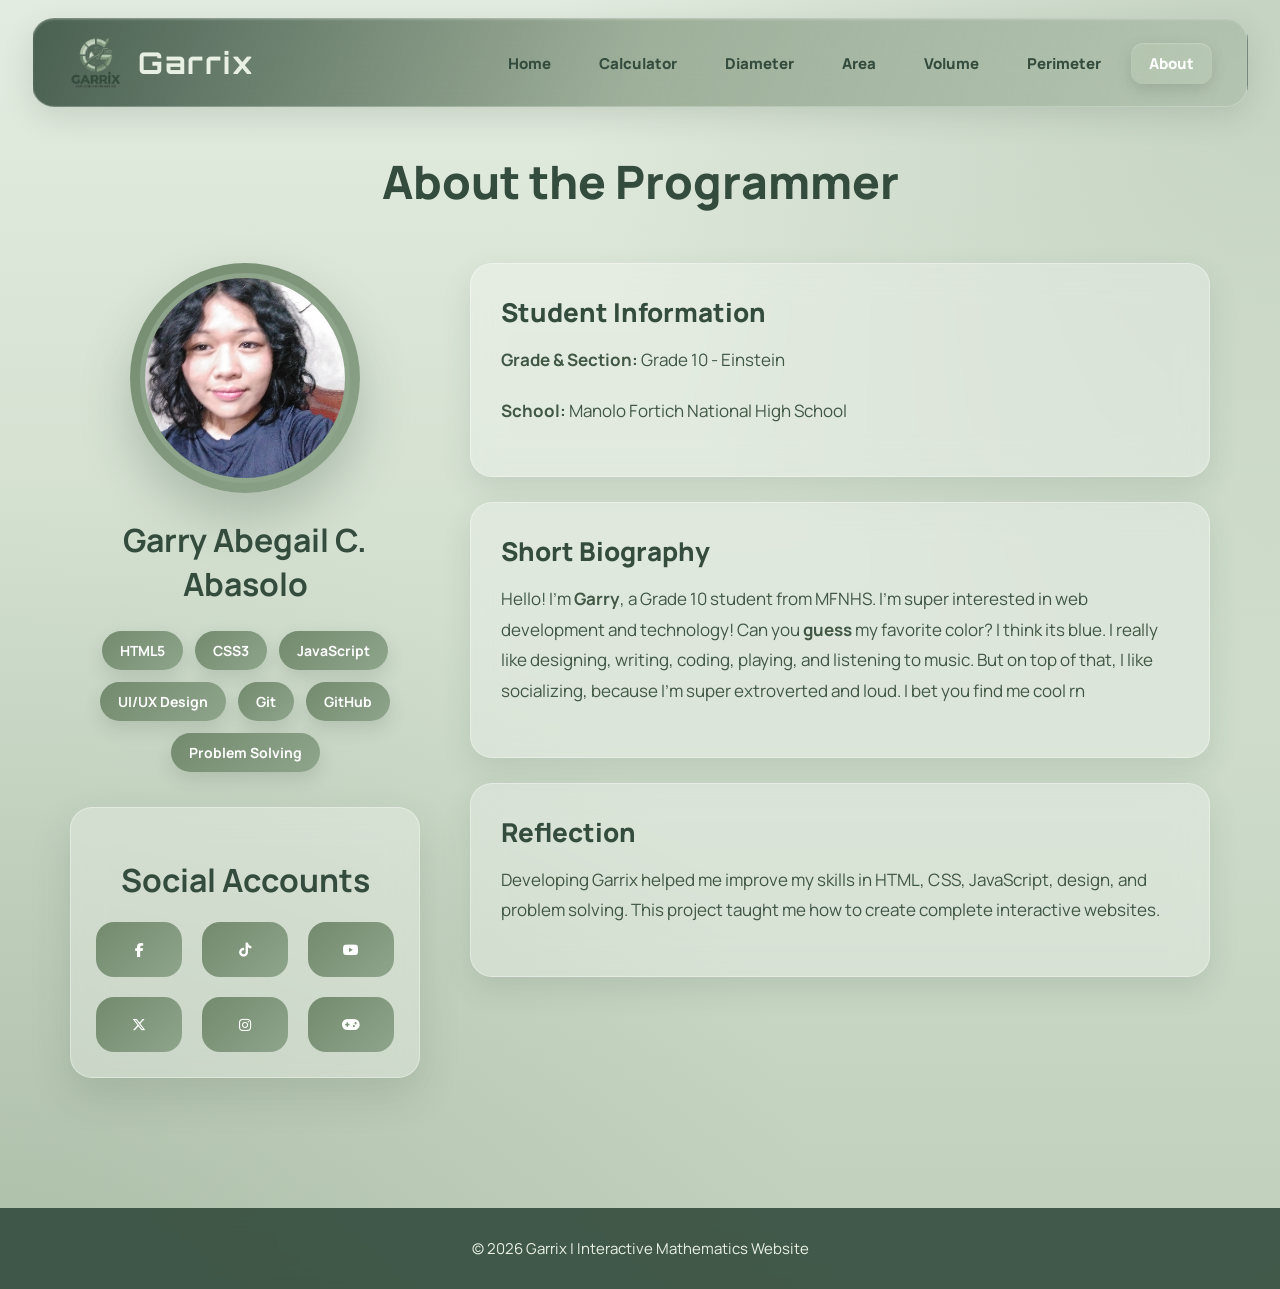
==== about.html @ 3f48333a "Updated website files" ====
<!DOCTYPE html>
<html lang="en">

<head>

    <meta charset="UTF-8">

    <meta name="viewport" content="width=device-width, initial-scale=1.0">

    <title>Garrix | About</title>

    <link rel="icon" type="image/png" href="img/favicon.png">

    <link rel="stylesheet" href="style.css">
    <link rel="stylesheet" href="https://cdnjs.cloudflare.com/ajax/libs/font-awesome/6.5.2/css/all.min.css">

</head>

<body>

<header>

    <nav class="navbar">

        <div class="logo">

            <img src="img/icon.png" alt="Garrix Logo">

            <h1>Garrix</h1>

        </div>

        <ul class="nav-links">

            <li><a href="index.html">Home</a></li>

            <li><a href="calculator.html">Calculator</a></li>

            <li><a href="diameter.html">Diameter</a></li>

            <li><a href="area.html">Area</a></li>

            <li><a href="volume.html">Volume</a></li>

            <li><a href="perimeter.html">Perimeter</a></li>

            <li><a href="about.html" class="active">About</a></li>

        </ul>

    </nav>

</header>

<section class="page">


<h2>About the Programmer</h2>


<div class="about-layout">


    <!-- LEFT SIDE -->

    <div class="profile-section">


        <div class="floating-profile">


            <img src="img/ry.png"
            alt="Programmer Picture"
            class="profile">


        </div>



        <h3>
            Garry Abegail C. Abasolo
        </h3>



        <div class="badge-container">


            <span class="badge">HTML5</span>

            <span class="badge">CSS3</span>

            <span class="badge">JavaScript</span>

            <span class="badge">UI/UX Design</span>

            <span class="badge">Git</span>

            <span class="badge">GitHub</span>

            <span class="badge">Problem Solving</span>


        </div>

       <!-- SOCIAL ACCOUNTS -->

<div class="social-card">

    <h3>Social Accounts</h3>


    <div class="social-links">


        <a href="https://www.facebook.com/sun.rryse/" title="Facebook">
            <i class="fa-brands fa-facebook-f"></i>
        </a>


        <a href="https://www.tiktok.com/@abegrail" title="TikTok">
            <i class="fa-brands fa-tiktok"></i>
        </a>


        <a href="https://www.youtube.com/@aira-pf1rr" title="YouTube">
            <i class="fa-brands fa-youtube"></i>
        </a>


        <a href="https://x.com/abifrfr" title="X / Twitter">
            <i class="fa-brands fa-x-twitter"></i>
        </a>


        <a href="https://www.instagram.com/sun.rryse/" title="Instagram">
            <i class="fa-brands fa-instagram"></i>
        </a>


        <a href="https://www.roblox.com/users/2985180362/profile" title="Roblox">
            <i class="fa-solid fa-gamepad"></i>
        </a>


    </div>

</div>

    </div>





    <!-- RIGHT SIDE -->

    <div class="about-content">



        <div class="card">


            <h3>
                Student Information
            </h3>


            <p>
                <strong>Grade & Section:</strong>
                Grade 10 - Einstein
            </p>


            <p>
                <strong>School:</strong>
                Manolo Fortich National High School
            </p>


        </div>





        <div class="card">


            <h3>
                Short Biography
            </h3>


            <p>

            Hello! I'm <strong>Garry</strong>, a Grade 10 student from MFNHS. I'm super
            interested in web development and technology! Can you <strong>guess</strong> my favorite color? I think its blue. 
            I really like designing, writing, coding, playing, and listening to music. But on top of that, I like socializing,
            because I'm super extroverted and loud. I bet you find me cool rn
            </p>


        </div>





        <div class="card">


            <h3>
                Reflection
            </h3>


            <p>

            Developing Garrix helped me improve my skills
            in HTML, CSS, JavaScript, design, and problem
            solving. This project taught me how to create
            complete interactive websites.

            </p>


        </div>



    </div>



</div>



</section>
<footer>

    <p>

        © 2026 Garrix | Interactive Mathematics Website

    </p>

</footer>

<script src="script.js"></script>

</body>

</html>
---- style.css ----
/* ==========================================================
                        GOOGLE FONTS
========================================================== */

@import url('https://fonts.googleapis.com/css2?family=Manrope:wght@300;400;500;600;700;800&family=Orbitron:wght@500;600;700&display=swap');

/* ==========================================================
                        ROOT VARIABLES
========================================================== */

:root{
    --dark:#344C3D;
    --primary:#738A6E;
    --secondary:#8EA58C;
    --light:#BFCFBB;
    --cream:#E8F0E3;
    --white:#FFFFFF;
    --nav-text:#D6E2D1;
    --glass:
    rgba(255,255,255,.18);
    --glass-border:
    rgba(255,255,255,.25);
    --shadow:
    0 10px 30px rgba(52,76,61,.15);
    --radius:
    20px;
    --transition:
    .35s ease;
}

/* ==========================================================
                            RESET
========================================================== */
*{

    margin:0;
    padding:0;
    box-sizing:border-box;

}

html{
    scroll-behavior:smooth;
}

body{
    font-family:
    'Manrope',
    sans-serif;
    color:
    var(--dark);
    overflow-x:hidden;
    background:
        radial-gradient(
            circle at top right,
            rgba(142,165,140,.35),
            transparent 40%
        ),
        radial-gradient(
            circle at bottom left,
            rgba(115,138,110,.25),
            transparent 45%
        ),
        linear-gradient(
            180deg,
            #E3ECE0,
            #BFCFBB
        );
}

/* ==========================================================
                    GLOBAL ELEMENTS
========================================================== */
img{
    display:block;
    max-width:100%;
}
a{
    text-decoration:none;
    color:inherit;
    transition:
    var(--transition);
}

button,
input{

    font-family:
    'Manrope',
    sans-serif;

}





/* ==========================================================
                        SCROLLBAR
========================================================== */


::-webkit-scrollbar{

    width:12px;

}



::-webkit-scrollbar-track{

    background:
    #BFCFBB;

}



::-webkit-scrollbar-thumb{

    background:

    linear-gradient(

        180deg,

        #738A6E,

        #344C3D

    );


    border-radius:20px;


    border:

    3px solid #BFCFBB;

}



::-webkit-scrollbar-thumb:hover{

    background:
    #344C3D;

}

/* ==========================================================
                    GLASS NAVBAR CONTAINER
========================================================== */


header{


    position:fixed;


    top:18px;


    left:50%;


    transform:translateX(-50%);



    width:95%;


    max-width:1350px;



    z-index:1000;





    border-radius:22px;





    background:

        linear-gradient(

            110deg,


            rgba(52,76,61,.88),


            rgba(115,138,110,.60),


            rgba(142,165,140,.35)

        );





    backdrop-filter:blur(18px);


    -webkit-backdrop-filter:blur(18px);





    border:


    1px solid var(--glass-border);





    box-shadow:



        var(--shadow),



        inset 0 1px 2px rgba(255,255,255,.18);



}







/* ==========================================================
                            NAVBAR
========================================================== */


.navbar{


    max-width:1300px;



    margin:auto;





    padding:

    16px 35px;





    display:flex;





    justify-content:space-between;





    align-items:center;



}







/* ==========================================================
                            LOGO
========================================================== */


.logo{


    display:flex;



    align-items:center;



    gap:15px;



}





.logo img{


    width:55px;



    height:55px;



    object-fit:contain;



}





.logo h1{


    font-family:

    'Orbitron',
    sans-serif;
    color:
    var(--cream);
    font-size:30px;
    font-weight:700;
    letter-spacing:2px;
}

/* ==========================================================
                        NAV LINKS
========================================================== */


.nav-links{

    display:flex;

    align-items:center;

    gap:12px;

    list-style:none;

}



.nav-links a{

    color:#344C3D;

    font-size:15px;

    font-weight:800;

    padding:10px 18px;

    border-radius:12px;

    transition:var(--transition);

}

.nav-links a:hover{

    background:rgba(232,240,227,.45);

    color:#344C3D;

    transform:translateY(-2px);

    box-shadow:

        inset 0 1px 2px rgba(255,255,255,.25);

}

.nav-links a.active{

    background:rgba(232,240,227,.55);

    color:#344C3D;

    box-shadow:

        inset 0 1px 2px rgba(255,255,255,.25),

        0 5px 16px rgba(52,76,61,.15);

}
/* ==========================================================
                            HOVER
========================================================== */


.nav-links a:hover{



    background:


    rgba(191,207,187,.22);





    color:

    #FFFFFF;





    transform:

    translateY(-2px);





    box-shadow:



        inset 0 1px 2px rgba(255,255,255,.18);



}







/* ==========================================================
                        ACTIVE PAGE
========================================================== */


.nav-links a.active{



    background:


    rgba(191,207,187,.30);





    color:


    #FFFFFF;





    box-shadow:



        inset 0 1px 2px rgba(255,255,255,.22),



        0 5px 16px rgba(0,0,0,.12);



}
/* ==========================================================
                        HERO SECTION
========================================================== */


.hero{


    min-height:100vh;





    display:flex;



    justify-content:center;



    align-items:center;





    text-align:center;





    padding:

    170px 60px 90px;





    background:

        linear-gradient(


            rgba(52,76,61,.72),


            rgba(115,138,110,.55)


        ),





        url("img/banner.png");





    background-size:cover;



    background-position:center;



    background-repeat:no-repeat;



}







/* ==========================================================
                        HERO CONTENT
========================================================== */


.hero-content{


    max-width:900px;



}







.hero h1{


    font-size:64px;





    color:

    var(--cream);





    font-weight:800;





    margin-bottom:18px;



}







.tagline{


    color:

    #E8F0E3;





    font-size:22px;





    font-weight:600;





    margin-bottom:25px;



}







.hero p{


    color:

    #F4F8F1;





    font-size:19px;





    line-height:1.9;





    max-width:760px;





    margin:auto;



}







/* ==========================================================
                            BUTTONS
========================================================== */


.btn{


    display:inline-flex;



    align-items:center;



    justify-content:center;





    padding:

    14px 34px;





    margin-top:30px;





    border:none;





    border-radius:50px;





    background:



        linear-gradient(


            135deg,


            var(--primary),


            var(--secondary)


        );





    color:

    white;





    font-size:16px;





    font-weight:700;





    cursor:pointer;





    transition:

    var(--transition);





    box-shadow:



        0 10px 25px rgba(52,76,61,.18);



}







.btn:hover{



    transform:

    translateY(-4px);





    background:



        linear-gradient(


            135deg,


            var(--dark),


            var(--primary)


        );





    box-shadow:



        0 18px 35px rgba(52,76,61,.25);



}







.btn:active{



    transform:

    scale(.98);



}

/* ==========================================================
                        PAGE LAYOUT
========================================================== */


.page{


    max-width:1200px;



    margin:auto;





    padding:

    150px 30px 80px;



}







.page h2{


    text-align:center;





    font-size:46px;





    font-weight:800;





    color:

    var(--dark);





    margin-bottom:18px;



}







.page p{


    font-size:17px;





    line-height:1.9;





    color:

    var(--dark);



}







/* ==========================================================
                        FEATURES SECTION
========================================================== */


.features{


    max-width:1300px;



    margin:auto;





    padding:

    80px 30px;



}







.features h2{


    text-align:center;





    font-size:46px;





    font-weight:800;





    color:

    var(--dark);





    margin-bottom:55px;



}







/* ==========================================================
                        CARD GRID
========================================================== */


.cards{


    display:grid;





    grid-template-columns:

    repeat(3,1fr);





    gap:30px;



}







/* ==========================================================
                        GLASS CARD
========================================================== */


.card{


    background:



    rgba(255,255,255,.28);





    backdrop-filter:blur(16px);



    -webkit-backdrop-filter:blur(16px);





    border:



    1px solid rgba(255,255,255,.35);





    border-radius:22px;





    padding:

    30px;





    box-shadow:



    0 12px 30px rgba(52,76,61,.12);





    transition:

    var(--transition);



}







.card:hover{


    transform:



    translateY(-8px);





    box-shadow:



    0 22px 45px rgba(52,76,61,.20);



}







/* ==========================================================
                    CARD CONTENT
========================================================== */


.card h3{


    font-size:26px;





    font-weight:800;





    color:

    var(--dark);





    margin-bottom:15px;



}







.card p{


    color:

    #405744;





    line-height:1.8;





    margin-bottom:20px;



}







/* ==========================================================
                    RESPONSIVE CARDS
========================================================== */


@media(max-width:1000px){


    .cards{


        grid-template-columns:

        repeat(2,1fr);



    }


}







@media(max-width:650px){


    .cards{


        grid-template-columns:

        1fr;



    }


}

/* ==========================================================
                        FORMULA BOX
========================================================== */


.formula{


    display:inline-flex;



    align-items:center;



    justify-content:center;





    padding:

    10px 18px;





    margin-bottom:20px;





    border-radius:12px;





    background:



        linear-gradient(


            135deg,


            var(--primary),


            var(--secondary)


        );





    color:white;





    font-size:15px;





    font-weight:700;





    box-shadow:



        0 8px 18px rgba(52,76,61,.18);



}







/* ==========================================================
                        INPUT FIELDS
========================================================== */


input{


    width:100%;





    margin:

    12px 0;





    padding:

    15px 18px;





    border:none;



    outline:none;





    border-radius:14px;





    background:

    rgba(255,255,255,.75);





    color:

    var(--dark);





    font-size:16px;





    font-weight:600;





    transition:

    var(--transition);





    box-shadow:



        inset 0 2px 8px rgba(52,76,61,.08);



}







input::placeholder{


    color:

    #738A6E;





    font-weight:500;



}







input:focus{


    background:white;





    box-shadow:



        0 0 0 3px rgba(115,138,110,.25),



        inset 0 2px 8px rgba(52,76,61,.08);



}







/* ==========================================================
                        CALCULATOR BOX
========================================================== */


.calculator{


    max-width:460px;





    margin:

    40px auto;





    padding:

    30px;





    border-radius:24px;





    background:



        rgba(255,255,255,.25);





    backdrop-filter:blur(18px);



    -webkit-backdrop-filter:blur(18px);





    border:



        1px solid rgba(255,255,255,.35);





    box-shadow:



        0 18px 40px rgba(52,76,61,.15);



}







/* Calculator Display */

.calculator input{


    font-size:30px;





    text-align:right;





    font-weight:700;





    margin-bottom:20px;





    cursor:default;



}







/* ==========================================================
                    CALCULATOR GRID
========================================================== */


.calculator-buttons{


    display:grid;





    grid-template-columns:

    repeat(4,1fr);





    gap:12px;



}







.calculator-buttons button{


    margin:0;





    padding:

    18px 10px;



}







/* ==========================================================
                    GENERAL BUTTONS
========================================================== */


button{


    width:100%;





    padding:

    15px;





    margin-top:12px;





    border:none;





    border-radius:14px;





    cursor:pointer;





    background:



        linear-gradient(


            135deg,


            var(--primary),


            var(--secondary)


        );





    color:white;





    font-size:16px;





    font-weight:700;





    transition:

    var(--transition);





    box-shadow:



        0 8px 18px rgba(52,76,61,.18);



}







button:hover{


    transform:

    translateY(-3px);





    background:



        linear-gradient(


            135deg,


            var(--dark),


            var(--primary)


        );





    box-shadow:



        0 16px 30px rgba(52,76,61,.22);



}







button:active{


    transform:

    scale(.98);



}







/* ==========================================================
                        RESULT BOX
========================================================== */


.result{


    margin-top:20px;





    min-height:65px;





    display:flex;



    align-items:center;



    justify-content:center;





    text-align:center;





    border-radius:16px;





    background:



        rgba(255,255,255,.35);





    backdrop-filter:blur(10px);





    border:



        1px solid rgba(255,255,255,.35);





    color:

    var(--dark);





    font-size:20px;





    font-weight:800;





    padding:18px;





    user-select:none;



}
/* ==========================================================
                    SHAPE SELECTOR BUTTONS
========================================================== */


.shape-buttons{


    display:grid;





    grid-template-columns:

    repeat(3,1fr);





    gap:20px;





    max-width:900px;





    margin:

    50px auto;



}







.shape-buttons button{


    padding:

    22px;





    margin:0;





    border-radius:18px;





    font-size:18px;





    font-weight:700;





    background:



        rgba(255,255,255,.28);





    backdrop-filter:blur(15px);





    border:



        1px solid rgba(255,255,255,.35);





    color:

    var(--dark);





    box-shadow:



        0 12px 25px rgba(52,76,61,.10);



}







.shape-buttons button:hover{


    background:



        linear-gradient(


            135deg,


            var(--primary),


            var(--secondary)


        );





    color:white;



}







/* ==========================================================
                    SHAPE CALCULATOR CARD
========================================================== */


.shape-box{


    display:none;





    max-width:650px;





    margin:

    40px auto;





    padding:

    35px;





    border-radius:24px;





    background:



        rgba(255,255,255,.28);





    backdrop-filter:blur(18px);





    border:



        1px solid rgba(255,255,255,.35);





    box-shadow:



        0 18px 40px rgba(52,76,61,.15);



}







.shape-box h3{


    text-align:center;





    font-size:28px;





    margin-bottom:25px;





    color:

    var(--dark);



}







/* ==========================================================
                        ABOUT PAGE
========================================================== */


.about-card{


    max-width:450px;





    margin:

    40px auto;





    padding:

    35px;





    text-align:center;





    background:



        rgba(255,255,255,.28);





    backdrop-filter:blur(16px);





    border-radius:24px;





    border:



        1px solid rgba(255,255,255,.35);





    box-shadow:



        0 18px 40px rgba(52,76,61,.15);



}







.profile{


    width:180px;



    height:180px;





    object-fit:cover;





    border-radius:50%;





    margin:

    0 auto 25px;





    border:



    5px solid var(--secondary);



}







.about-card h3{


    font-size:30px;





    color:

    var(--dark);





    margin-bottom:15px;



}







.about-card p{


    margin-bottom:10px;



}



/* ==========================================================
                    SOCIAL ACCOUNTS CARD
========================================================== */


/* ==========================================================
                    SOCIAL ACCOUNTS LEFT SIDE
========================================================== */


.social-card{

    width:100%;

    margin-top:35px;

    padding:25px;

    background:

        rgba(255,255,255,.28);


    backdrop-filter:blur(16px);


    border-radius:22px;


    border:

        1px solid rgba(255,255,255,.35);


    box-shadow:

        0 18px 40px rgba(52,76,61,.15);

}



.social-card h3{

    text-align:center;

    font-size:24px;

    color:var(--dark);

    margin-bottom:20px;

}




.social-links{


    display:flex;


    flex-direction:column;


    gap:12px;


}




.social-links a{


    width:100%;


    padding:14px;


    border-radius:14px;


    text-align:center;


    background:


        linear-gradient(

            135deg,

            var(--primary),

            var(--secondary)

        );


    color:white;


    font-weight:700;


    font-size:14px;


    transition:.35s ease;


    overflow:hidden;


}



.social-links a:hover{


    transform:translateY(-3px);


    background:


        linear-gradient(

            135deg,

            var(--dark),

            var(--primary)

        );


}

.social-links{


    display:grid;



    grid-template-columns:

    repeat(3,1fr);



    gap:20px;


}



.social-links a{


    padding:18px;



    border-radius:18px;



    background:


        linear-gradient(

            135deg,

            var(--primary),

            var(--secondary)

        );



    color:white;



    font-weight:700;



    transition:.35s ease;



}



.social-links a:hover{


    transform:

    translateY(-5px);



    background:


        linear-gradient(

            135deg,

            var(--dark),

            var(--primary)

        );


}





@media(max-width:700px){


    .social-links{

       .socials-container {
  display: grid;
  grid-template-columns: repeat(3, 1fr); 
  gap: 10px; 
  padding: 20px; 
}

    }


}



/* ==========================================================
                    SKILL BADGES
========================================================== */


.skills{


    max-width:900px;





    margin:

    50px auto;





    padding:

    35px;





    text-align:center;





    background:



        rgba(255,255,255,.28);





    backdrop-filter:blur(16px);





    border-radius:24px;





    border:



        1px solid rgba(255,255,255,.35);



}







.skills h3{


    font-size:30px;





    margin-bottom:25px;





    color:

    var(--dark);



}







.badge-container{


    display:flex;





    justify-content:center;





    flex-wrap:wrap;





    gap:15px;



}







.badge{


    padding:



    10px 20px;





    border-radius:50px;





    background:



        linear-gradient(


            135deg,


            var(--primary),


            var(--secondary)


        );





    color:white;





    font-weight:700;





    font-size:14px;





    box-shadow:



        0 8px 18px rgba(52,76,61,.15);



}







/* ==========================================================
                            FOOTER
========================================================== */


footer{


    width:100%;





    padding:

    30px 20px;





    margin-top:50px;





    display:flex;



    justify-content:center;



    align-items:center;





    text-align:center;





    background:



        rgba(52,76,61,.90);





    color:

    var(--cream);





    backdrop-filter:blur(10px);



}







footer p{


    margin:0;





    font-size:15px;



}







/* ==========================================================
                    RESPONSIVE SHAPES
========================================================== */


@media(max-width:900px){


    .shape-buttons{


        grid-template-columns:

        repeat(2,1fr);



    }


}

@media (max-width: 600px) {
    /* Your CSS selectors and rules go inside here */
    body {
        font-size: 14px;
    }
}

/* ==========================================================
                    ABOUT PORTFOLIO LAYOUT
========================================================== */


.about-layout{


    display:grid;


    grid-template-columns:

    350px 1fr;


    gap:50px;


    align-items:start;


    margin-top:50px;


}



/* LEFT PROFILE */


.profile-section{


    text-align:center;


    position:sticky;


    top:120px;


}





.floating-profile{


    width:230px;


    height:230px;


    margin:auto;


    border-radius:50%;


    padding:10px;


    background:


    linear-gradient(

        135deg,

        var(--primary),

        var(--secondary)

    );


    animation:float 4s ease-in-out infinite;


    box-shadow:


    0 25px 50px rgba(52,76,61,.25);


}




.profile{


    width:100%;


    height:100%;


    object-fit:cover;


    border-radius:50%;


}





@keyframes float{


    0%,100%{


        transform:translateY(0);


    }


    50%{


        transform:translateY(-15px);


    }


}





.profile-section h3{


    margin-top:25px;


    font-size:32px;


    color:var(--dark);


}






/* BADGES */


.badge-container{


    display:flex;


    justify-content:center;


    flex-wrap:wrap;


    gap:12px;


    margin-top:25px;


}





.badge{


    padding:10px 18px;


    border-radius:50px;


    background:


    linear-gradient(

        135deg,

        var(--primary),

        var(--secondary)

    );


    color:white;


    font-size:14px;


    font-weight:700;


}





/* RIGHT CONTENT */


.about-content{


    display:flex;


    flex-direction:column;


    gap:25px;


}





.about-content .card{


    margin:0;


}





/* MOBILE */


@media(max-width:900px){


    .about-layout{


        grid-template-columns:1fr;


    }



    .profile-section{


        position:relative;


        top:0;


    }


}
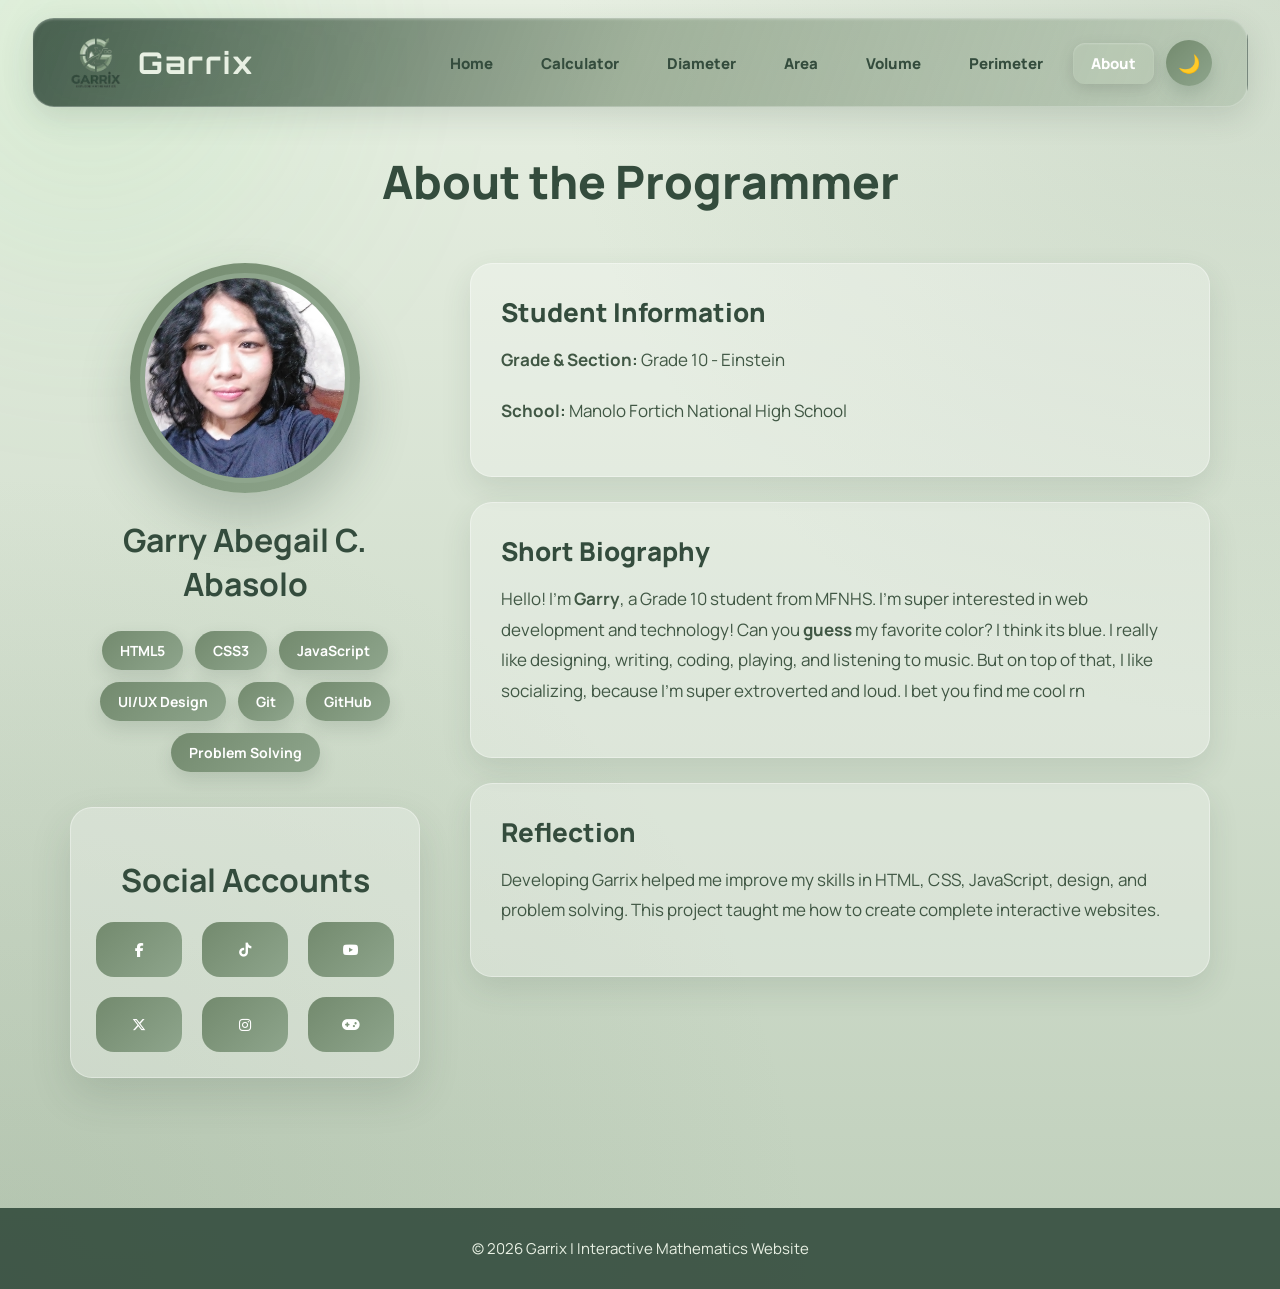
==== commit ecdb3474: "Updated website" ====
--- a/about.html
+++ b/about.html
@@ -33,19 +33,15 @@
         <ul class="nav-links">
 
             <li><a href="index.html">Home</a></li>
-
             <li><a href="calculator.html">Calculator</a></li>
-
             <li><a href="diameter.html">Diameter</a></li>
-
             <li><a href="area.html">Area</a></li>
-
             <li><a href="volume.html">Volume</a></li>
-
             <li><a href="perimeter.html">Perimeter</a></li>
-
             <li><a href="about.html" class="active">About</a></li>
-
+<li>
+    <button id="theme-toggle" class="theme-btn">🌙</button>
+</li>
         </ul>
 
     </nav>
--- a/style.css
+++ b/style.css
@@ -29,6 +29,31 @@
 }
 
 /* ==========================================================
+                        DARK MODE
+========================================================== */
+
+body.dark{
+
+    --dark:#F5F7F4;
+    --primary:#5DAE73;
+    --secondary:#84D39C;
+
+    --light:#1A1D1B;
+    --cream:#EAF5E8;
+
+    --white:#121412;
+
+    --nav-text:#EAF5E8;
+
+    --glass:rgba(25,28,26,.78);
+
+    --glass-border:rgba(255,255,255,.08);
+
+    --shadow:0 10px 35px rgba(0,0,0,.45);
+
+}
+
+/* ==========================================================
                             RESET
 ========================================================== */
 *{
@@ -51,23 +76,72 @@
     var(--dark);
     overflow-x:hidden;
     background:
-        radial-gradient(
-            circle at top right,
-            rgba(142,165,140,.35),
-            transparent 40%
-        ),
-        radial-gradient(
-            circle at bottom left,
-            rgba(115,138,110,.25),
-            transparent 45%
-        ),
-        linear-gradient(
-            180deg,
-            #E3ECE0,
-            #BFCFBB
-        );
-}
-
+    radial-gradient(
+        circle at top right,
+        rgba(142,165,140,.25),
+        transparent 40%
+    ),
+    radial-gradient(
+        circle at bottom left,
+        rgba(115,138,110,.18),
+        transparent 45%
+    ),
+    linear-gradient(
+        180deg,
+        var(--cream),
+        var(--light)
+    );
+    transition:
+background .45s,
+color .45s;
+        opacity:0;
+    animation:pageFade 0.8s ease forwards;
+
+}
+@keyframes pageFade{
+
+    from{
+
+        opacity:0;
+
+        transform:translateY(10px);
+
+    }
+
+    to{
+
+        opacity:1;
+
+        transform:translateY(0);
+
+    }
+
+}
+body::before{
+
+    content:"";
+
+    position:fixed;
+
+    width:420px;
+
+    height:420px;
+
+    background:#7EE081;
+
+    opacity:.12;
+
+    filter:blur(120px);
+
+    border-radius:50%;
+
+    top:-150px;
+
+    left:-120px;
+
+    z-index:-1;
+
+}
 /* ==========================================================
                     GLOBAL ELEMENTS
 ========================================================== */
@@ -98,63 +172,104 @@
 /* ==========================================================
                         SCROLLBAR
 ========================================================== */
-
-
 ::-webkit-scrollbar{
-
     width:12px;
-
-}
-
-
-
+}
 ::-webkit-scrollbar-track{
-
     background:
     #BFCFBB;
-
-}
-
-
+}
+
+/* ===========================
+   SCROLL CUE
+=========================== */
+
+.scroll-cue{
+
+    display:flex;
+
+    justify-content:center;
+
+    margin-top:50px;
+
+}
+
+.scroll-cue span{
+
+    width:28px;
+
+    height:46px;
+
+    border:2px solid rgba(255,255,255,.6);
+
+    border-radius:20px;
+
+    position:relative;
+
+}
+
+.scroll-cue span::before{
+
+    content:"";
+
+    position:absolute;
+
+    left:50%;
+
+    top:8px;
+
+    width:6px;
+
+    height:6px;
+
+    background:#4FD1C5;
+
+    border-radius:50%;
+
+    transform:translateX(-50%);
+
+    animation:scrollDown 1.8s infinite;
+
+}
+
+@keyframes scrollDown{
+
+    0%{
+
+        opacity:1;
+
+        transform:translate(-50%,0);
+
+    }
+
+    100%{
+
+        opacity:0;
+
+        transform:translate(-50%,18px);
+
+    }
+
+}
 
 ::-webkit-scrollbar-thumb{
-
-    background:
-
+    background:
     linear-gradient(
-
         180deg,
-
         #738A6E,
-
         #344C3D
-
     );
-
-
     border-radius:20px;
-
-
     border:
-
     3px solid #BFCFBB;
-
-}
-
-
-
+}
 ::-webkit-scrollbar-thumb:hover{
-
     background:
     #344C3D;
-
-}
-
+}
 /* ==========================================================
                     GLASS NAVBAR CONTAINER
 ========================================================== */
-
-
 header{
 
 
@@ -255,45 +370,29 @@
 
 
 .navbar{
-
-
     max-width:1300px;
-
-
-
     margin:auto;
-
-
-
-
-
     padding:
-
     16px 35px;
-
-
-
-
-
     display:flex;
-
-
-
-
-
     justify-content:space-between;
-
-
-
-
-
     align-items:center;
-
-
-
-}
-
-
+    animation: slideDown .8s ease;
+}
+
+@keyframes slideDown{
+
+    from{
+        opacity:0;
+        transform:translateY(-40px);
+    }
+
+    to{
+        opacity:1;
+        transform:translateY(0);
+    }
+
+}
 
 
 
@@ -305,52 +404,24 @@
 
 
 .logo{
-
-
     display:flex;
-
-
-
     align-items:center;
-
-
-
     gap:15px;
 
-
-
-}
-
-
-
-
-
+}
 .logo img{
-
-
     width:55px;
-
-
-
     height:55px;
-
-
-
     object-fit:contain;
-
-
-
-}
-
-
-
-
+    transition:.4s ease;
+
+}
+.logo:hover img{
+    transform:rotate(-12deg) scale(1.08);
+}
 
 .logo h1{
-
-
     font-family:
-
     'Orbitron',
     sans-serif;
     color:
@@ -366,61 +437,37 @@
 
 
 .nav-links{
-
     display:flex;
-
     align-items:center;
-
     gap:12px;
-
     list-style:none;
 
 }
-
-
-
 .nav-links a{
-
     color:#344C3D;
-
     font-size:15px;
-
     font-weight:800;
-
     padding:10px 18px;
-
     border-radius:12px;
-
-    transition:var(--transition);
+     transition:.3s;
 
 }
 
 .nav-links a:hover{
-
     background:rgba(232,240,227,.45);
-
     color:#344C3D;
-
-    transform:translateY(-2px);
-
     box-shadow:
-
         inset 0 1px 2px rgba(255,255,255,.25);
-
+    transform:translateY(-3px);
 }
 
 .nav-links a.active{
-
     background:rgba(232,240,227,.55);
-
     color:#344C3D;
-
     box-shadow:
-
         inset 0 1px 2px rgba(255,255,255,.25),
-
         0 5px 16px rgba(52,76,61,.15);
-
+     transform:translateY(-3px);
 }
 /* ==========================================================
                             HOVER
@@ -518,77 +565,28 @@
 
 
 .hero{
-
-
     min-height:100vh;
-
-
-
-
-
     display:flex;
-
-
-
     justify-content:center;
-
-
-
     align-items:center;
-
-
-
-
-
     text-align:center;
-
-
-
-
-
     padding:
-
     170px 60px 90px;
-
-
-
-
-
-    background:
-
+    background:
         linear-gradient(
-
-
             rgba(52,76,61,.72),
-
-
             rgba(115,138,110,.55)
-
-
         ),
-
-
-
-
-
         url("img/banner.png");
-
-
-
-
-
     background-size:cover;
-
-
-
     background-position:center;
-
-
-
     background-repeat:no-repeat;
-
-
-
+    clip-path:polygon(
+        0 0,
+        100% 0,
+        100% 92%,
+        0 100%
+    );
 }
 
 
@@ -603,89 +601,47 @@
 
 
 .hero-content{
-
-
     max-width:900px;
-
-
-
-}
-
-
-
-
-
-
+    animation:fadeUp 1s ease;
+
+}
+
+@keyframes fadeUp{
+
+    from{
+
+        opacity:0;
+
+        transform:translateY(35px);
+
+    }
+
+    to{
+
+        opacity:1;
+
+        transform:translateY(0);
+
+    }
+
+}
 
 .hero h1{
-
-
     font-size:64px;
-
-
-
-
-
     color:
-
     var(--cream);
-
-
-
-
-
     font-weight:800;
-
-
-
-
-
     margin-bottom:18px;
-
-
-
-}
-
-
-
-
-
+}
 
 
 .tagline{
-
-
     color:
-
     #E8F0E3;
-
-
-
-
-
     font-size:22px;
-
-
-
-
-
     font-weight:600;
-
-
-
-
-
     margin-bottom:25px;
-
-
-
-}
-
-
-
-
-
-
+}
 
 .hero p{
 
@@ -734,112 +690,30 @@
 
 
 .btn{
-
-
     display:inline-flex;
-
-
-
     align-items:center;
-
-
-
     justify-content:center;
-
-
-
-
-
     padding:
-
     14px 34px;
-
-
-
-
-
     margin-top:30px;
-
-
-
-
-
     border:none;
-
-
-
-
-
     border-radius:50px;
-
-
-
-
-
-    background:
-
-
-
+    background:
         linear-gradient(
-
-
             135deg,
-
-
             var(--primary),
-
-
             var(--secondary)
-
-
         );
-
-
-
-
-
     color:
-
     white;
-
-
-
-
-
     font-size:16px;
-
-
-
-
-
     font-weight:700;
-
-
-
-
-
     cursor:pointer;
-
-
-
-
-
     transition:
-
     var(--transition);
-
-
-
-
-
     box-shadow:
-
-
-
         0 10px 25px rgba(52,76,61,.18);
-
-
-
+        transition:.35s ease;
 }
 
 
@@ -849,54 +723,19 @@
 
 
 .btn:hover{
-
-
-
     transform:
-
     translateY(-4px);
-
-
-
-
-
-    background:
-
-
-
+    scale:(1.05);
+    background:
         linear-gradient(
-
-
             135deg,
-
-
             var(--dark),
-
-
             var(--primary)
-
-
         );
-
-
-
-
-
     box-shadow:
-
-
-
         0 18px 35px rgba(52,76,61,.25);
-
-
-
-}
-
-
-
-
-
-
+        
+}
 
 .btn:active{
 
@@ -1125,103 +964,31 @@
 
 
 .card{
-
-
-    background:
-
-
-
+    background:
     rgba(255,255,255,.28);
-
-
-
-
-
     backdrop-filter:blur(16px);
-
-
-
     -webkit-backdrop-filter:blur(16px);
-
-
-
-
-
     border:
-
-
-
     1px solid rgba(255,255,255,.35);
-
-
-
-
-
     border-radius:22px;
-
-
-
-
-
     padding:
-
     30px;
-
-
-
-
-
     box-shadow:
-
-
-
     0 12px 30px rgba(52,76,61,.12);
-
-
-
-
-
     transition:
-
     var(--transition);
-
-
-
-}
-
-
-
-
-
-
+    transition:.35s ease;
+
+}
 
 .card:hover{
 
-
     transform:
-
-
-
-    translateY(-8px);
-
-
-
-
+        translateY(-10px);
 
     box-shadow:
-
-
-
-    0 22px 45px rgba(52,76,61,.20);
-
-
-
-}
-
-
-
-
-
+        0 15px 40px rgba(0,0,0,.15);
+}
 
 
 /* ==========================================================
@@ -1334,613 +1101,178 @@
 
 
     }
-
-
-}
-
-/* ==========================================================
+}
+/* =========================================================
                         FORMULA BOX
 ========================================================== */
-
-
 .formula{
-
-
     display:inline-flex;
-
-
-
     align-items:center;
-
-
-
     justify-content:center;
-
-
-
-
-
     padding:
-
     10px 18px;
-
-
-
-
-
     margin-bottom:20px;
-
-
-
-
-
     border-radius:12px;
-
-
-
-
-
-    background:
-
-
-
+    background:
         linear-gradient(
-
-
             135deg,
-
-
             var(--primary),
-
-
             var(--secondary)
-
-
         );
-
-
-
-
-
     color:white;
-
-
-
-
-
     font-size:15px;
-
-
-
-
-
     font-weight:700;
-
-
-
-
-
     box-shadow:
-
-
-
         0 8px 18px rgba(52,76,61,.18);
-
-
-
-}
-
-
-
-
-
-
-
+}
 /* ==========================================================
                         INPUT FIELDS
 ========================================================== */
-
-
 input{
-
-
     width:100%;
-
-
-
-
-
     margin:
-
     12px 0;
-
-
-
-
-
     padding:
-
     15px 18px;
-
-
-
-
-
     border:none;
-
-
-
     outline:none;
-
-
-
-
-
     border-radius:14px;
-
-
-
-
-
-    background:
-
+    background:
     rgba(255,255,255,.75);
-
-
-
-
-
     color:
-
     var(--dark);
-
-
-
-
-
     font-size:16px;
-
-
-
-
-
     font-weight:600;
-
-
-
-
-
     transition:
-
     var(--transition);
-
-
-
-
-
     box-shadow:
-
-
-
         inset 0 2px 8px rgba(52,76,61,.08);
-
-
-
-}
-
-
-
-
-
-
-
+}
 input::placeholder{
-
-
     color:
-
     #738A6E;
-
-
-
-
-
     font-weight:500;
-
-
-
-}
-
-
-
-
-
-
-
+}
 input:focus{
-
-
     background:white;
-
-
-
-
-
     box-shadow:
-
-
-
         0 0 0 3px rgba(115,138,110,.25),
-
-
-
         inset 0 2px 8px rgba(52,76,61,.08);
-
-
-
-}
-
-
-
-
-
-
-
+}
 /* ==========================================================
                         CALCULATOR BOX
 ========================================================== */
-
-
 .calculator{
-
-
     max-width:460px;
-
-
-
-
-
     margin:
-
     40px auto;
-
-
-
-
-
     padding:
-
     30px;
-
-
-
-
-
     border-radius:24px;
-
-
-
-
-
-    background:
-
-
-
+    background:
         rgba(255,255,255,.25);
-
-
-
-
-
     backdrop-filter:blur(18px);
-
-
-
     -webkit-backdrop-filter:blur(18px);
-
-
-
-
-
     border:
-
-
-
         1px solid rgba(255,255,255,.35);
-
-
-
-
-
     box-shadow:
-
-
-
         0 18px 40px rgba(52,76,61,.15);
-
-
-
-}
-
-
-
-
-
-
-
+}
 /* Calculator Display */
-
 .calculator input{
-
-
     font-size:30px;
-
-
-
-
-
     text-align:right;
-
-
-
-
-
     font-weight:700;
-
-
-
-
-
     margin-bottom:20px;
-
-
-
-
-
     cursor:default;
-
-
-
-}
-
-
-
-
-
-
-
+}
 /* ==========================================================
                     CALCULATOR GRID
 ========================================================== */
-
-
 .calculator-buttons{
-
-
     display:grid;
-
-
-
-
-
     grid-template-columns:
-
     repeat(4,1fr);
-
-
-
-
-
     gap:12px;
-
-
-
-}
-
-
-
-
-
-
-
+}
 .calculator-buttons button{
-
-
     margin:0;
-
-
-
-
-
     padding:
-
     18px 10px;
 
-
-
-}
-
-
-
-
+}
 
 
 
 /* ==========================================================
                     GENERAL BUTTONS
 ========================================================== */
-
-
 button{
-
-
     width:100%;
-
-
-
-
-
     padding:
-
     15px;
-
-
-
-
-
     margin-top:12px;
-
-
-
-
-
     border:none;
-
-
-
-
-
     border-radius:14px;
-
-
-
-
-
     cursor:pointer;
-
-
-
-
-
-    background:
-
-
-
+    background:
         linear-gradient(
-
-
+          135deg,
+            var(--primary),
+            var(--secondary)
+        
+        );
+    color:white;
+    font-size:16px;
+    font-weight:700;
+    transition:
+    var(--transition);
+    box-shadow:
+        0 8px 18px rgba(52,76,61,.18);
+         overflow:hidden;
+    position:relative;
+}
+button::after{
+
+    content:"";
+
+    position:absolute;
+
+    inset:0;
+
+    background:rgba(255,255,255,.15);
+
+    transform:scale(0);
+
+    border-radius:50%;
+
+    transition:.45s;
+
+}
+button:hover{
+    transform:
+    translateY(-3px);
+    background:
+        linear-gradient(
             135deg,
-
-
-            var(--primary),
-
-
-            var(--secondary)
-
-
+            var(--dark),
+            var(--primary)
         );
-
-
-
-
-
-    color:white;
-
-
-
-
-
-    font-size:16px;
-
-
-
-
-
-    font-weight:700;
-
-
-
-
-
-    transition:
-
-    var(--transition);
-
-
-
-
-
     box-shadow:
-
-
-
-        0 8px 18px rgba(52,76,61,.18);
-
-
-
-}
-
-
-
-
-
-
-
-button:hover{
-
-
+        0 16px 30px rgba(52,76,61,.22);
+}
+button:active{
     transform:
-
-    translateY(-3px);
-
-
-
-
-
-    background:
-
-
-
-        linear-gradient(
-
-
-            135deg,
-
-
-            var(--dark),
-
-
-            var(--primary)
-
-
-        );
-
-
-
-
-
-    box-shadow:
-
-
-
-        0 16px 30px rgba(52,76,61,.22);
-
-
-
-}
-
-
-
-
-
-
-
-button:active{
-
-
-    transform:
-
     scale(.98);
-
-
-
-}
-
-
-
-
-
-
+}
+
+button:active::after{
+
+    transform:scale(4);
+
+    opacity:0;
+
+}
 
 /* ==========================================================
                         RESULT BOX
@@ -3193,200 +2525,356 @@
 
 }
 
-
-
-
 .profile{
-
-
     width:100%;
-
-
     height:100%;
-
-
     object-fit:cover;
-
-
     border-radius:50%;
-
-
-}
-
-
-
-
-
+}
 @keyframes float{
-
-
     0%,100%{
-
-
         transform:translateY(0);
-
-
     }
-
-
     50%{
-
-
         transform:translateY(-15px);
-
-
     }
-
-
-}
-
-
-
-
-
+}
 .profile-section h3{
-
-
     margin-top:25px;
-
-
     font-size:32px;
-
-
     color:var(--dark);
-
-
-}
-
-
-
-
-
-
+}
 /* BADGES */
-
-
 .badge-container{
-
-
     display:flex;
-
-
     justify-content:center;
-
-
     flex-wrap:wrap;
-
-
     gap:12px;
-
-
     margin-top:25px;
-
-
-}
-
-
-
-
-
+}
 .badge{
-
-
     padding:10px 18px;
-
-
     border-radius:50px;
-
-
-    background:
-
-
+    background:
     linear-gradient(
-
         135deg,
-
         var(--primary),
-
         var(--secondary)
-
     );
-
-
     color:white;
-
-
     font-size:14px;
-
-
     font-weight:700;
-
-
-}
-
-
-
-
-
+}
 /* RIGHT CONTENT */
-
-
 .about-content{
-
-
     display:flex;
-
-
     flex-direction:column;
-
-
     gap:25px;
-
-
-}
-
-
-
-
-
+}
 .about-content .card{
-
-
     margin:0;
-
-
-}
-
-
-
-
-
+}
 /* MOBILE */
-
-
 @media(max-width:900px){
-
-
     .about-layout{
-
-
         grid-template-columns:1fr;
-
-
     }
-
-
-
     .profile-section{
-
-
         position:relative;
-
-
         top:0;
-
-
     }
-
+}
+/* ==========================
+      CLICKABLE FEATURE CARDS
+========================== */
+
+.feature-card{
+
+    display:flex;
+
+    flex-direction:column;
+
+    text-decoration:none;
+
+    color:inherit;
+
+    cursor:pointer;
+
+    transition:.35s ease;
+
+}
+
+.feature-card:hover{
+
+    transform:translateY(-10px);
+
+    box-shadow:0 18px 40px rgba(0,0,0,.18);
+
+}
+
+.card-link{
+
+    margin-top:auto;
+
+    padding-top:20px;
+
+    font-weight:700;
+
+    color:var(--primary);
+
+    transition:.3s ease;
+
+}
+
+.feature-card:hover .card-link{
+
+    letter-spacing:.5px;
+
+    transform:translateX(5px);
+
+}
+/* ==========================================================
+                        DARK MODE STYLES
+========================================================== */
+
+body.dark{
+
+    background:
+        radial-gradient(circle at top right,
+        rgba(0,255,120,.08),
+        transparent 40%),
+
+        radial-gradient(circle at bottom left,
+        rgba(0,180,255,.06),
+        transparent 45%),
+
+        linear-gradient(
+            180deg,
+            #101513,
+            #1A201D
+        );
+
+}
+
+body.dark header{
+
+    background:
+        rgba(18,22,20,.72);
+
+    border:1px solid rgba(255,255,255,.08);
+
+}
+
+body.dark .hero{
+
+    background:
+        linear-gradient(
+            rgba(0,0,0,.60),
+            rgba(0,0,0,.55)
+        ),
+        url("img/banner.png");
+
+    background-size:cover;
+    background-position:center;
+
+}
+
+body.dark .card,
+body.dark .calculator,
+body.dark .shape-box,
+body.dark .about-card,
+body.dark .skills,
+body.dark .social-card{
+
+    background:rgba(20,24,22,.72);
+
+    border:1px solid rgba(255,255,255,.06);
+
+    color:white;
+
+}
+
+body.dark h1,
+body.dark h2,
+body.dark h3,
+body.dark p,
+body.dark label{
+
+    color:white;
+
+}
+
+body.dark input{
+
+    background:#232826;
+
+    color:white;
+
+}
+
+body.dark input::placeholder{
+
+    color:#AFC5B5;
+
+}
+
+body.dark .nav-links a{
+
+    color:#EAF5E8;
+
+}
+
+body.dark .nav-links a:hover,
+body.dark .nav-links a.active{
+
+    background:rgba(255,255,255,.10);
+
+    color:white;
+
+}
+.theme-btn{
+
+    width:46px;
+
+    height:46px;
+
+    border-radius:50%;
+
+    padding:0;
+
+    margin:0;
+
+    font-size:18px;
+
+}
+
+/* BUTTONS */
+
+body.dark button,
+body.dark .btn{
+
+    background:linear-gradient(
+        135deg,
+        #1E6F4C,
+        #2F8F65
+    );
+
+    color:#fff;
+
+    box-shadow:
+        0 10px 25px rgba(0,0,0,.45);
+
+}
+
+body.dark button:hover,
+body.dark .btn:hover{
+
+    background:linear-gradient(
+        135deg,
+        #289C68,
+        #42C987
+    );
+
+    transform:translateY(-4px);
+
+}
+/* ==========================================================
+                    DARK MODE SCROLLBAR
+========================================================== */
+
+body.dark::-webkit-scrollbar{
+
+    width:12px;
+
+}
+
+body.dark::-webkit-scrollbar-track{
+
+    background:#141816;
+
+}
+
+body.dark::-webkit-scrollbar-thumb{
+
+    background:linear-gradient(
+        180deg,
+        #3C8C5A,
+        #23543A
+    );
+
+    border-radius:20px;
+
+    border:3px solid #141816;
+
+}
+
+body.dark::-webkit-scrollbar-thumb:hover{
+
+    background:linear-gradient(
+        180deg,
+        #53B97B,
+        #2D6F4A
+    );
+
+}
+/* ==========================================
+            ABOUT PAGE DARK MODE
+========================================== */
+
+body.dark .about-card,
+body.dark .skills,
+body.dark .social-card,
+body.dark .card,
+body.dark .shape-box{
+    background:rgba(24,28,26,.82);
+    border:1px solid rgba(255,255,255,.08);
+    box-shadow:0 15px 35px rgba(0,0,0,.45);
+
+}
+body.dark .badge{
+
+    background:linear-gradient(
+        135deg,
+        #204030,
+        #2B6045
+    );
+
+}
+body.dark .social-links a{
+
+    background:#232826;
+
+    border:1px solid rgba(255,255,255,.08);
+
+}
+
+body.dark .social-links a:hover{
+
+    background:#2D6F4A;
+
+}
+body.dark .floating-profile{
+
+    background:linear-gradient(
+        135deg,
+        #25503A,
+        #2F8F65
+    );
+
+    box-shadow:0 20px 40px rgba(0,0,0,.5);
+
+}
+body.dark .about-content h2,
+body.dark .about-content h3,
+body.dark .profile-section h3,
+body.dark .skills h3{
+
+    color:white;
+
+}
+
+body.dark .about-content p{
+
+    color:#D7DDD8;
 
 }
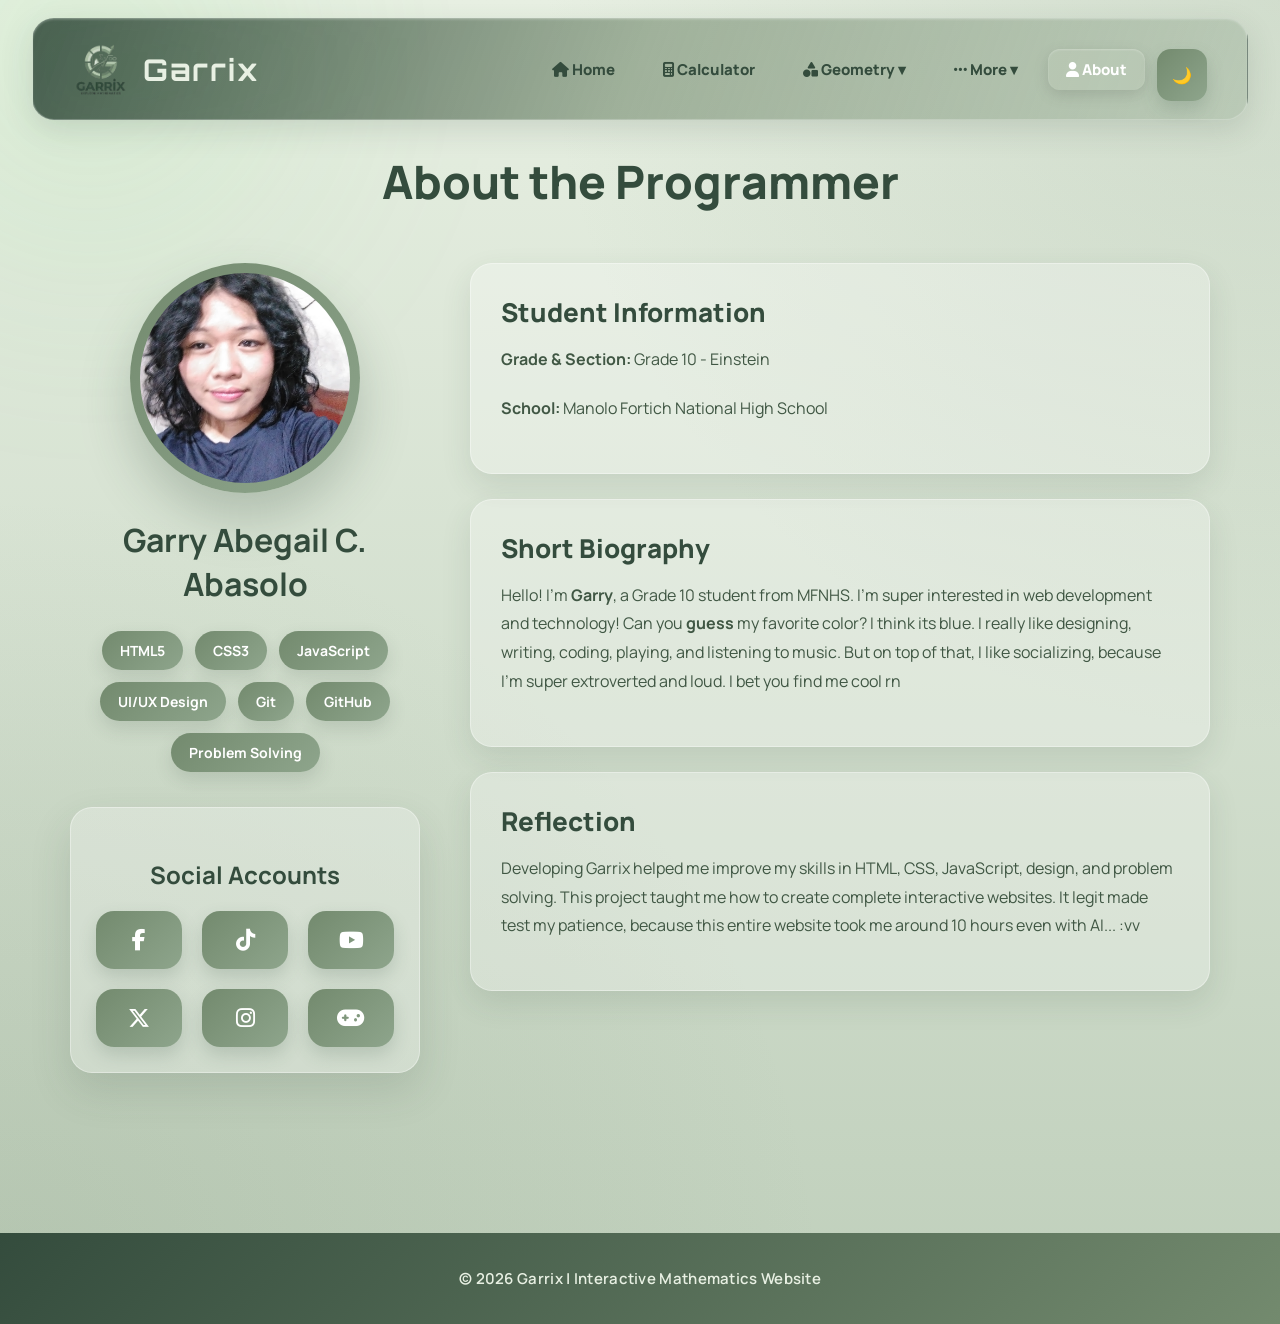
==== commit a82d5a2d: "Add unit converter and formula library pages" ====
--- a/about.html
+++ b/about.html
@@ -1,253 +1,103 @@
 <!DOCTYPE html>
 <html lang="en">
-
 <head>
-
     <meta charset="UTF-8">
-
     <meta name="viewport" content="width=device-width, initial-scale=1.0">
-
     <title>Garrix | About</title>
-
     <link rel="icon" type="image/png" href="img/favicon.png">
-
     <link rel="stylesheet" href="style.css">
     <link rel="stylesheet" href="https://cdnjs.cloudflare.com/ajax/libs/font-awesome/6.5.2/css/all.min.css">
-
 </head>
-
 <body>
 
 <header>
-
     <nav class="navbar">
-
         <div class="logo">
-
             <img src="img/icon.png" alt="Garrix Logo">
-
             <h1>Garrix</h1>
-
         </div>
-
+        <button class="menu-toggle" id="menu-toggle"><i class="fa-solid fa-bars"></i></button>
         <ul class="nav-links">
-
-            <li><a href="index.html">Home</a></li>
-            <li><a href="calculator.html">Calculator</a></li>
-            <li><a href="diameter.html">Diameter</a></li>
-            <li><a href="area.html">Area</a></li>
-            <li><a href="volume.html">Volume</a></li>
-            <li><a href="perimeter.html">Perimeter</a></li>
-            <li><a href="about.html" class="active">About</a></li>
-<li>
-    <button id="theme-toggle" class="theme-btn">🌙</button>
-</li>
+            <li><a href="index.html"><i class="fa-solid fa-house"></i> Home</a></li>
+            <li><a href="calculator.html"><i class="fa-solid fa-calculator"></i> Calculator</a></li>
+            <li class="dropdown">
+                <a href="#"><i class="fa-solid fa-shapes"></i> Geometry ▾</a>
+                <ul class="dropdown-menu">
+                    <li><a href="area.html">Area</a></li>
+                    <li><a href="perimeter.html">Perimeter</a></li>
+                    <li><a href="volume.html">Volume</a></li>
+                    <li><a href="diameter.html">Diameter</a></li>
+                </ul>
+            </li>
+            <li class="dropdown">
+                <a href="#"><i class="fa-solid fa-ellipsis"></i> More ▾</a>
+                <ul class="dropdown-menu">
+                    <li><a href="converter.html">Unit Converter</a></li>
+                    <li><a href="formula.html">Formula Library</a></li>
+                </ul>
+            </li>
+            <li><a href="about.html" class="active"><i class="fa-solid fa-user"></i> About</a></li>
+            <li><button id="theme-toggle" class="theme-btn">🌙</button></li>
         </ul>
-
     </nav>
-
 </header>
 
 <section class="page">
-
-
-<h2>About the Programmer</h2>
-
-
-<div class="about-layout">
-
-
-    <!-- LEFT SIDE -->
-
-    <div class="profile-section">
-
-
-        <div class="floating-profile">
-
-
-            <img src="img/ry.png"
-            alt="Programmer Picture"
-            class="profile">
-
-
+    <h2>About the Programmer</h2>
+    <div class="about-layout">
+        <div class="profile-section">
+            <div class="floating-profile">
+                <img src="img/ry.png" alt="Programmer Picture" class="profile">
+            </div>
+            <h3>Garry Abegail C. Abasolo</h3>
+            <div class="badge-container">
+                <span class="badge">HTML5</span>
+                <span class="badge">CSS3</span>
+                <span class="badge">JavaScript</span>
+                <span class="badge">UI/UX Design</span>
+                <span class="badge">Git</span>
+                <span class="badge">GitHub</span>
+                <span class="badge">Problem Solving</span>
+            </div>
+            <div class="social-card">
+                <h3>Social Accounts</h3>
+                <div class="social-links">
+                    <a href="https://www.facebook.com/sun.rryse/" title="Facebook"><i class="fa-brands fa-facebook-f"></i></a>
+                    <a href="https://www.tiktok.com/@abegrail" title="TikTok"><i class="fa-brands fa-tiktok"></i></a>
+                    <a href="https://www.youtube.com/@aira-pf1rr" title="YouTube"><i class="fa-brands fa-youtube"></i></a>
+                    <a href="https://x.com/abifrfr" title="X / Twitter"><i class="fa-brands fa-x-twitter"></i></a>
+                    <a href="https://www.instagram.com/sun.rryse/" title="Instagram"><i class="fa-brands fa-instagram"></i></a>
+                    <a href="https://www.roblox.com/users/2985180362/profile" title="Roblox"><i class="fa-solid fa-gamepad"></i></a>
+                </div>
+            </div>
         </div>
 
+        <div class="about-content">
+            <div class="card">
+                <h3>Student Information</h3>
+                <p><strong>Grade & Section:</strong> Grade 10 - Einstein</p>
+                <p><strong>School:</strong> Manolo Fortich National High School</p>
+            </div>
+            <div class="card">
+                <h3>Short Biography</h3>
+                <p>Hello! I'm <strong>Garry</strong>, a Grade 10 student from MFNHS. I'm super interested in web development and technology! Can you <strong>guess</strong> my favorite color? I think its blue. I really like designing, writing, coding, playing, and listening to music. But on top of that, I like socializing, because I'm super extroverted and loud. I bet you find me cool rn</p>
+            </div>
+            <div class="card">
+                <h3>Reflection</h3>
+                <p>Developing Garrix helped me improve my skills in HTML, CSS, JavaScript, design, and problem solving. This project taught me how to create complete interactive websites. It legit made test my patience, because this entire website took me around 10 hours even with AI... :vv</p>
+            </div>
+        </div>
+    </div>
+</section>
 
+<button id="backToTop" class="back-to-top">↑</button>
 
-        <h3>
-            Garry Abegail C. Abasolo
-        </h3>
-
-
-
-        <div class="badge-container">
-
-
-            <span class="badge">HTML5</span>
-
-            <span class="badge">CSS3</span>
-
-            <span class="badge">JavaScript</span>
-
-            <span class="badge">UI/UX Design</span>
-
-            <span class="badge">Git</span>
-
-            <span class="badge">GitHub</span>
-
-            <span class="badge">Problem Solving</span>
-
-
-        </div>
-
-       <!-- SOCIAL ACCOUNTS -->
-
-<div class="social-card">
-
-    <h3>Social Accounts</h3>
-
-
-    <div class="social-links">
-
-
-        <a href="https://www.facebook.com/sun.rryse/" title="Facebook">
-            <i class="fa-brands fa-facebook-f"></i>
-        </a>
-
-
-        <a href="https://www.tiktok.com/@abegrail" title="TikTok">
-            <i class="fa-brands fa-tiktok"></i>
-        </a>
-
-
-        <a href="https://www.youtube.com/@aira-pf1rr" title="YouTube">
-            <i class="fa-brands fa-youtube"></i>
-        </a>
-
-
-        <a href="https://x.com/abifrfr" title="X / Twitter">
-            <i class="fa-brands fa-x-twitter"></i>
-        </a>
-
-
-        <a href="https://www.instagram.com/sun.rryse/" title="Instagram">
-            <i class="fa-brands fa-instagram"></i>
-        </a>
-
-
-        <a href="https://www.roblox.com/users/2985180362/profile" title="Roblox">
-            <i class="fa-solid fa-gamepad"></i>
-        </a>
-
-
-    </div>
-
-</div>
-
-    </div>
-
-
-
-
-
-    <!-- RIGHT SIDE -->
-
-    <div class="about-content">
-
-
-
-        <div class="card">
-
-
-            <h3>
-                Student Information
-            </h3>
-
-
-            <p>
-                <strong>Grade & Section:</strong>
-                Grade 10 - Einstein
-            </p>
-
-
-            <p>
-                <strong>School:</strong>
-                Manolo Fortich National High School
-            </p>
-
-
-        </div>
-
-
-
-
-
-        <div class="card">
-
-
-            <h3>
-                Short Biography
-            </h3>
-
-
-            <p>
-
-            Hello! I'm <strong>Garry</strong>, a Grade 10 student from MFNHS. I'm super
-            interested in web development and technology! Can you <strong>guess</strong> my favorite color? I think its blue. 
-            I really like designing, writing, coding, playing, and listening to music. But on top of that, I like socializing,
-            because I'm super extroverted and loud. I bet you find me cool rn
-            </p>
-
-
-        </div>
-
-
-
-
-
-        <div class="card">
-
-
-            <h3>
-                Reflection
-            </h3>
-
-
-            <p>
-
-            Developing Garrix helped me improve my skills
-            in HTML, CSS, JavaScript, design, and problem
-            solving. This project taught me how to create
-            complete interactive websites.
-
-            </p>
-
-
-        </div>
-
-
-
-    </div>
-
-
-
-</div>
-
-
-
-</section>
 <footer>
-
-    <p>
-
-        © 2026 Garrix | Interactive Mathematics Website
-
-    </p>
-
+    <p>© 2026 Garrix | Interactive Mathematics Website</p>
 </footer>
 
+<div id="toast-container"></div>
 <script src="script.js"></script>
 
 </body>
-
 </html>
--- a/style.css
+++ b/style.css
@@ -1,2880 +1,1068 @@
 /* ==========================================================
                         GOOGLE FONTS
 ========================================================== */
-
 @import url('https://fonts.googleapis.com/css2?family=Manrope:wght@300;400;500;600;700;800&family=Orbitron:wght@500;600;700&display=swap');
 
 /* ==========================================================
                         ROOT VARIABLES
 ========================================================== */
-
-:root{
-    --dark:#344C3D;
-    --primary:#738A6E;
-    --secondary:#8EA58C;
-    --light:#BFCFBB;
-    --cream:#E8F0E3;
-    --white:#FFFFFF;
-    --nav-text:#D6E2D1;
-    --glass:
-    rgba(255,255,255,.18);
-    --glass-border:
-    rgba(255,255,255,.25);
-    --shadow:
-    0 10px 30px rgba(52,76,61,.15);
-    --radius:
-    20px;
-    --transition:
-    .35s ease;
+:root {
+    --dark: #344C3D;
+    --primary: #738A6E;
+    --secondary: #8EA58C;
+    --light: #BFCFBB;
+    --cream: #E8F0E3;
+    --white: #FFFFFF;
+    --nav-text: #D6E2D1;
+    --glass: rgba(255,255,255,.18);
+    --glass-border: rgba(255,255,255,.25);
+    --shadow: 0 10px 30px rgba(52,76,61,.15);
+    --radius: 20px;
+    --transition: .35s ease;
 }
 
 /* ==========================================================
                         DARK MODE
 ========================================================== */
-
-body.dark{
-
-    --dark:#F5F7F4;
-    --primary:#5DAE73;
-    --secondary:#84D39C;
-
-    --light:#1A1D1B;
-    --cream:#EAF5E8;
-
-    --white:#121412;
-
-    --nav-text:#EAF5E8;
-
-    --glass:rgba(25,28,26,.78);
-
-    --glass-border:rgba(255,255,255,.08);
-
-    --shadow:0 10px 35px rgba(0,0,0,.45);
-
+body.dark {
+    --dark: #F5F7F4;
+    --primary: #5DAE73;
+    --secondary: #84D39C;
+    --light: #1A1D1B;
+    --cream: #EAF5E8;
+    --white: #121412;
+    --nav-text: #EAF5E8;
+    --glass: rgba(25,28,26,.78);
+    --glass-border: rgba(255,255,255,.08);
+    --shadow: 0 10px 35px rgba(0,0,0,.45);
 }
 
 /* ==========================================================
                             RESET
 ========================================================== */
-*{
-
-    margin:0;
-    padding:0;
-    box-sizing:border-box;
-
-}
-
-html{
-    scroll-behavior:smooth;
-}
-
-body{
-    font-family:
-    'Manrope',
-    sans-serif;
-    color:
-    var(--dark);
-    overflow-x:hidden;
-    background:
-    radial-gradient(
-        circle at top right,
-        rgba(142,165,140,.25),
-        transparent 40%
-    ),
-    radial-gradient(
-        circle at bottom left,
-        rgba(115,138,110,.18),
-        transparent 45%
-    ),
-    linear-gradient(
-        180deg,
-        var(--cream),
-        var(--light)
-    );
-    transition:
-background .45s,
-color .45s;
-        opacity:0;
-    animation:pageFade 0.8s ease forwards;
-
-}
-@keyframes pageFade{
-
-    from{
-
-        opacity:0;
-
-        transform:translateY(10px);
-
-    }
-
-    to{
-
-        opacity:1;
-
-        transform:translateY(0);
-
-    }
-
-}
-body::before{
-
-    content:"";
-
-    position:fixed;
-
-    width:420px;
-
-    height:420px;
-
-    background:#7EE081;
-
-    opacity:.12;
-
-    filter:blur(120px);
-
-    border-radius:50%;
-
-    top:-150px;
-
-    left:-120px;
-
-    z-index:-1;
-
-}
+* {
+    margin: 0;
+    padding: 0;
+    box-sizing: border-box;
+}
+
+html {
+    scroll-behavior: smooth;
+}
+
+body {
+    font-family: 'Manrope', sans-serif;
+    color: var(--dark);
+    overflow-x: hidden;
+    background: 
+        radial-gradient(circle at top right, rgba(142,165,140,.25), transparent 40%),
+        radial-gradient(circle at bottom left, rgba(115,138,110,.18), transparent 45%),
+        linear-gradient(180deg, var(--cream), var(--light));
+    transition: background .45s, color .45s;
+    opacity: 0;
+    animation: pageFade .8s ease forwards;
+}
+
+@keyframes pageFade {
+    from { opacity: 0; transform: translateY(10px); }
+    to { opacity: 1; transform: translateY(0); }
+}
+
+body::before {
+    content: "";
+    position: fixed;
+    width: 420px;
+    height: 420px;
+    background: #7EE081;
+    opacity: .12;
+    filter: blur(120px);
+    border-radius: 50%;
+    top: -150px;
+    left: -120px;
+    z-index: -1;
+}
+
 /* ==========================================================
                     GLOBAL ELEMENTS
 ========================================================== */
-img{
-    display:block;
-    max-width:100%;
-}
-a{
-    text-decoration:none;
-    color:inherit;
-    transition:
-    var(--transition);
-}
-
-button,
-input{
-
-    font-family:
-    'Manrope',
-    sans-serif;
-
-}
-
-
-
-
-
-/* ==========================================================
-                        SCROLLBAR
-========================================================== */
-::-webkit-scrollbar{
-    width:12px;
-}
-::-webkit-scrollbar-track{
-    background:
-    #BFCFBB;
-}
-
-/* ===========================
-   SCROLL CUE
-=========================== */
-
-.scroll-cue{
-
-    display:flex;
-
-    justify-content:center;
-
-    margin-top:50px;
-
-}
-
-.scroll-cue span{
-
-    width:28px;
-
-    height:46px;
-
-    border:2px solid rgba(255,255,255,.6);
-
-    border-radius:20px;
-
-    position:relative;
-
-}
-
-.scroll-cue span::before{
-
-    content:"";
-
-    position:absolute;
-
-    left:50%;
-
-    top:8px;
-
-    width:6px;
-
-    height:6px;
-
-    background:#4FD1C5;
-
-    border-radius:50%;
-
-    transform:translateX(-50%);
-
-    animation:scrollDown 1.8s infinite;
-
-}
-
-@keyframes scrollDown{
-
-    0%{
-
-        opacity:1;
-
-        transform:translate(-50%,0);
-
-    }
-
-    100%{
-
-        opacity:0;
-
-        transform:translate(-50%,18px);
-
-    }
-
-}
-
-::-webkit-scrollbar-thumb{
-    background:
-    linear-gradient(
-        180deg,
-        #738A6E,
-        #344C3D
-    );
-    border-radius:20px;
-    border:
-    3px solid #BFCFBB;
-}
-::-webkit-scrollbar-thumb:hover{
-    background:
-    #344C3D;
-}
-/* ==========================================================
-                    GLASS NAVBAR CONTAINER
-========================================================== */
-header{
-
-
-    position:fixed;
-
-
-    top:18px;
-
-
-    left:50%;
-
-
-    transform:translateX(-50%);
-
-
-
-    width:95%;
-
-
-    max-width:1350px;
-
-
-
-    z-index:1000;
-
-
-
-
-
-    border-radius:22px;
-
-
-
-
-
-    background:
-
-        linear-gradient(
-
-            110deg,
-
-
-            rgba(52,76,61,.88),
-
-
-            rgba(115,138,110,.60),
-
-
-            rgba(142,165,140,.35)
-
-        );
-
-
-
-
-
-    backdrop-filter:blur(18px);
-
-
-    -webkit-backdrop-filter:blur(18px);
-
-
-
-
-
-    border:
-
-
-    1px solid var(--glass-border);
-
-
-
-
-
-    box-shadow:
-
-
-
-        var(--shadow),
-
-
-
-        inset 0 1px 2px rgba(255,255,255,.18);
-
-
-
-}
-
-
-
-
-
-
-
-/* ==========================================================
-                            NAVBAR
-========================================================== */
-
-
-.navbar{
-    max-width:1300px;
-    margin:auto;
-    padding:
-    16px 35px;
-    display:flex;
-    justify-content:space-between;
-    align-items:center;
-    animation: slideDown .8s ease;
-}
-
-@keyframes slideDown{
-
-    from{
-        opacity:0;
-        transform:translateY(-40px);
-    }
-
-    to{
-        opacity:1;
-        transform:translateY(0);
-    }
-
-}
-
-
-
-
-
-/* ==========================================================
-                            LOGO
-========================================================== */
-
-
-.logo{
-    display:flex;
-    align-items:center;
-    gap:15px;
-
-}
-.logo img{
-    width:55px;
-    height:55px;
-    object-fit:contain;
-    transition:.4s ease;
-
-}
-.logo:hover img{
-    transform:rotate(-12deg) scale(1.08);
-}
-
-.logo h1{
-    font-family:
-    'Orbitron',
-    sans-serif;
-    color:
-    var(--cream);
-    font-size:30px;
-    font-weight:700;
-    letter-spacing:2px;
-}
-
-/* ==========================================================
-                        NAV LINKS
-========================================================== */
-
-
-.nav-links{
-    display:flex;
-    align-items:center;
-    gap:12px;
-    list-style:none;
-
-}
-.nav-links a{
-    color:#344C3D;
-    font-size:15px;
-    font-weight:800;
-    padding:10px 18px;
-    border-radius:12px;
-     transition:.3s;
-
-}
-
-.nav-links a:hover{
-    background:rgba(232,240,227,.45);
-    color:#344C3D;
-    box-shadow:
-        inset 0 1px 2px rgba(255,255,255,.25);
-    transform:translateY(-3px);
-}
-
-.nav-links a.active{
-    background:rgba(232,240,227,.55);
-    color:#344C3D;
-    box-shadow:
-        inset 0 1px 2px rgba(255,255,255,.25),
-        0 5px 16px rgba(52,76,61,.15);
-     transform:translateY(-3px);
-}
-/* ==========================================================
-                            HOVER
-========================================================== */
-
-
-.nav-links a:hover{
-
-
-
-    background:
-
-
-    rgba(191,207,187,.22);
-
-
-
-
-
-    color:
-
-    #FFFFFF;
-
-
-
-
-
-    transform:
-
-    translateY(-2px);
-
-
-
-
-
-    box-shadow:
-
-
-
-        inset 0 1px 2px rgba(255,255,255,.18);
-
-
-
-}
-
-
-
-
-
-
-
-/* ==========================================================
-                        ACTIVE PAGE
-========================================================== */
-
-
-.nav-links a.active{
-
-
-
-    background:
-
-
-    rgba(191,207,187,.30);
-
-
-
-
-
-    color:
-
-
-    #FFFFFF;
-
-
-
-
-
-    box-shadow:
-
-
-
-        inset 0 1px 2px rgba(255,255,255,.22),
-
-
-
-        0 5px 16px rgba(0,0,0,.12);
-
-
-
-}
+img {
+    display: block;
+    max-width: 100%;
+}
+
+a {
+    text-decoration: none;
+    color: inherit;
+    transition: var(--transition);
+}
+
+button, input {
+    font-family: 'Manrope', sans-serif;
+}
+
+/* ==========================================================
+                    SCROLLBAR & CUE
+========================================================== */
+::-webkit-scrollbar {
+    width: 16px;
+}
+::-webkit-scrollbar-track {
+    background: rgba(191,207,187,.45);
+    border-radius: 20px;
+}
+::-webkit-scrollbar-thumb {
+    background: linear-gradient(180deg, #738A6E, #344C3D);
+    border-radius: 20px;
+    border: 4px solid #BFCFBB;
+}
+::-webkit-scrollbar-thumb:hover {
+    background: linear-gradient(180deg, #8EA58C, #344C3D);
+}
+
+body.dark::-webkit-scrollbar { width: 16px; }
+body.dark::-webkit-scrollbar-track { background: #141816; }
+body.dark::-webkit-scrollbar-thumb {
+    background: linear-gradient(180deg, #3C8C5A, #23543A);
+    border: 4px solid #141816;
+}
+body.dark::-webkit-scrollbar-thumb:hover {
+    background: linear-gradient(180deg, #53B97B, #2D6F4A);
+}
+
+.scroll-cue {
+    display: flex;
+    justify-content: center;
+    margin-top: 50px;
+}
+.scroll-cue span {
+    width: 28px;
+    height: 46px;
+    border: 2px solid rgba(255,255,255,.6);
+    border-radius: 20px;
+    position: relative;
+}
+.scroll-cue span::before {
+    content: "";
+    position: absolute;
+    left: 50%;
+    top: 8px;
+    width: 6px;
+    height: 6px;
+    background: #4FD1C5;
+    border-radius: 50%;
+    transform: translateX(-50%);
+    animation: scrollDown 1.8s infinite;
+}
+
+@keyframes scrollDown {
+    0% { opacity: 1; transform: translate(-50%, 0); }
+    100% { opacity: 0; transform: translate(-50%, 18px); }
+}
+
+/* ==========================================================
+                    NAVBAR & HEADER
+========================================================== */
+header {
+    position: fixed;
+    top: 18px;
+    left: 50%;
+    transform: translateX(-50%);
+    width: 95%;
+    max-width: 1350px;
+    z-index: 1000;
+    border-radius: 22px;
+    background: linear-gradient(110deg, rgba(52,76,61,.88), rgba(115,138,110,.60), rgba(142,165,140,.35));
+    backdrop-filter: blur(18px);
+    -webkit-backdrop-filter: blur(18px);
+    border: 1px solid var(--glass-border);
+    box-shadow: var(--shadow), inset 0 1px 2px rgba(255,255,255,.18);
+}
+
+.navbar {
+    width: 100%;
+    display: flex;
+    align-items: center;
+    justify-content: space-between;
+    padding: 18px 40px;
+}
+
+.logo {
+    display: flex;
+    align-items: center;
+    gap: 15px;
+}
+.logo img {
+    width: 55px;
+    height: 55px;
+    object-fit: contain;
+    transition: .4s ease;
+}
+.logo img:hover {
+    transform: rotate(360deg) scale(1.08);
+}
+.logo h1 {
+    font-family: 'Orbitron', sans-serif;
+    color: var(--cream);
+    font-size: 30px;
+    font-weight: 700;
+    letter-spacing: 2px;
+}
+
+.nav-links {
+    display: flex;
+    align-items: center;
+    gap: 12px;
+    list-style: none;
+}
+.nav-links li { position: relative; }
+.nav-links a {
+    color: #344C3D;
+    font-size: 15px;
+    font-weight: 800;
+    padding: 10px 18px;
+    border-radius: 12px;
+    transition: .3s;
+}
+.nav-links a:hover {
+    background: rgba(191,207,187,.30);
+    color: white;
+    transform: translateY(-3px);
+}
+.nav-links a.active {
+    background: rgba(191,207,187,.35);
+    color: white;
+    box-shadow: inset 0 1px 2px rgba(255,255,255,.25), 0 5px 16px rgba(0,0,0,.12);
+    transform: translateY(-3px);
+}
+
+/* ==========================================================
+                        DROPDOWN
+========================================================== */
+.dropdown { position: relative; }
+.dropdown-menu {
+    position: absolute;
+    top: calc(100% + 10px);
+    left: -20px;
+    width: 190px;
+    padding: 15px;
+    background: white;
+    border-radius: 16px;
+    list-style: none;
+    box-shadow: 0 15px 30px rgba(0,0,0,.15);
+    opacity: 0;
+    visibility: hidden;
+    transform: translateY(10px);
+    transition: .3s ease;
+}
+.dropdown-menu::before {
+    content: "";
+    position: absolute;
+    top: -15px;
+    left: 0;
+    width: 100%;
+    height: 15px;
+}
+.dropdown:hover .dropdown-menu {
+    opacity: 1;
+    visibility: visible;
+    transform: translateY(0);
+}
+.dropdown-menu li { padding: 10px; }
+.dropdown-menu a { color: #344C3D; }
+.dropdown-menu a:hover { color: #738A6E; background: none; }
+
 /* ==========================================================
                         HERO SECTION
 ========================================================== */
-
-
-.hero{
-    min-height:100vh;
-    display:flex;
-    justify-content:center;
-    align-items:center;
-    text-align:center;
-    padding:
-    170px 60px 90px;
-    background:
-        linear-gradient(
-            rgba(52,76,61,.72),
-            rgba(115,138,110,.55)
-        ),
-        url("img/banner.png");
-    background-size:cover;
-    background-position:center;
-    background-repeat:no-repeat;
-    clip-path:polygon(
-        0 0,
-        100% 0,
-        100% 92%,
-        0 100%
-    );
-}
-
-
-
-
-
-
-
-/* ==========================================================
-                        HERO CONTENT
-========================================================== */
-
-
-.hero-content{
-    max-width:900px;
-    animation:fadeUp 1s ease;
-
-}
-
-@keyframes fadeUp{
-
-    from{
-
-        opacity:0;
-
-        transform:translateY(35px);
-
-    }
-
-    to{
-
-        opacity:1;
-
-        transform:translateY(0);
-
-    }
-
-}
-
-.hero h1{
-    font-size:64px;
-    color:
-    var(--cream);
-    font-weight:800;
-    margin-bottom:18px;
-}
-
-
-.tagline{
-    color:
-    #E8F0E3;
-    font-size:22px;
-    font-weight:600;
-    margin-bottom:25px;
-}
-
-.hero p{
-
-
-    color:
-
-    #F4F8F1;
-
-
-
-
-
-    font-size:19px;
-
-
-
-
-
-    line-height:1.9;
-
-
-
-
-
-    max-width:760px;
-
-
-
-
-
-    margin:auto;
-
-
-
-}
-
-
-
-
-
-
-
-/* ==========================================================
-                            BUTTONS
-========================================================== */
-
-
-.btn{
-    display:inline-flex;
-    align-items:center;
-    justify-content:center;
-    padding:
-    14px 34px;
-    margin-top:30px;
-    border:none;
-    border-radius:50px;
-    background:
-        linear-gradient(
-            135deg,
-            var(--primary),
-            var(--secondary)
-        );
-    color:
-    white;
-    font-size:16px;
-    font-weight:700;
-    cursor:pointer;
-    transition:
-    var(--transition);
-    box-shadow:
-        0 10px 25px rgba(52,76,61,.18);
-        transition:.35s ease;
-}
-
-
-
-
-
-
-
-.btn:hover{
-    transform:
-    translateY(-4px);
-    scale:(1.05);
-    background:
-        linear-gradient(
-            135deg,
-            var(--dark),
-            var(--primary)
-        );
-    box-shadow:
-        0 18px 35px rgba(52,76,61,.25);
+.hero {
+    min-height: 100vh;
+    display: flex;
+    justify-content: center;
+    align-items: center;
+    text-align: center;
+    padding: 170px 60px 90px;
+    background: linear-gradient(rgba(52,76,61,.72), rgba(115,138,110,.55)), url("img/banner.png");
+    background-size: cover;
+    background-position: center;
+    background-repeat: no-repeat;
+    clip-path: polygon(0 0, 100% 0, 100% 92%, 0 100%);
+}
+.hero-content {
+    max-width: 900px;
+    animation: fadeUp 1s ease;
+}
+@keyframes fadeUp {
+    from { opacity: 0; transform: translateY(35px); }
+    to { opacity: 1; transform: translateY(0); }
+}
+.hero h1 {
+    font-size: 64px;
+    color: var(--cream);
+    font-weight: 800;
+    margin-bottom: 18px;
+}
+.tagline {
+    color: #E8F0E3;
+    font-size: 22px;
+    font-weight: 600;
+    margin-bottom: 25px;
+}
+.hero p {
+    color: #F4F8F1;
+    font-size: 19px;
+    line-height: 1.9;
+    max-width: 760px;
+    margin: auto;
+}
+
+/* ==========================================================
+                    GLOBAL COMPONENT UI
+========================================================== */
+.btn {
+    display: inline-flex;
+    align-items: center;
+    justify-content: center;
+    padding: 14px 34px;
+    margin-top: 30px;
+    border: none;
+    border-radius: 50px;
+    background: linear-gradient(135deg, var(--primary), var(--secondary));
+    color: white;
+    font-size: 16px;
+    font-weight: 700;
+    cursor: pointer;
+    transition: var(--transition);
+    box-shadow: 0 10px 25px rgba(52,76,61,.18);
+}
+.btn:hover {
+    transform: translateY(-4px);
+    background: linear-gradient(135deg, var(--dark), var(--primary));
+    box-shadow: 0 18px 35px rgba(52,76,61,.25);
+}
+.btn:active { transform: scale(.98); }
+
+.page {
+    max-width: 1200px;
+    margin: auto;
+    padding: 150px 30px 80px;
+}
+.page h2 {
+    text-align: center;
+    font-size: 46px;
+    font-weight: 800;
+    color: var(--dark);
+    margin-bottom: 18px;
+}
+.page-description {
+    text-align: center;
+    font-size: 17px;
+    line-height: 1.9;
+    color: var(--dark);
+}
+
+.features {
+    max-width: 1300px;
+    margin: auto;
+    padding: 80px 30px;
+}
+.features h2 {
+    text-align: center;
+    font-size: 46px;
+    font-weight: 800;
+    color: var(--dark);
+    margin-bottom: 55px;
+}
+
+.cards {
+    display: grid;
+    grid-template-columns: repeat(3, 1fr);
+    gap: 30px;
+}
+.card {
+    background: rgba(255,255,255,.28);
+    backdrop-filter: blur(16px);
+    -webkit-backdrop-filter: blur(16px);
+    border: 1px solid rgba(255,255,255,.35);
+    border-radius: 22px;
+    padding: 30px;
+    box-shadow: 0 12px 30px rgba(52,76,61,.12);
+    transition: .35s ease;
+}
+.card:hover {
+    transform: translateY(-10px);
+    box-shadow: 0 15px 40px rgba(0,0,0,.15);
+}
+.card h3 { font-size: 26px; font-weight: 800; color: var(--dark); margin-bottom: 15px; }
+.card p { color: #405744; line-height: 1.8; margin-bottom: 20px; }
+
+input {
+    width: 100%;
+    margin: 12px 0;
+    padding: 15px 18px;
+    border: none;
+    outline: none;
+    border-radius: 14px;
+    background: rgba(255,255,255,.75);
+    color: var(--dark);
+    font-size: 16px;
+    font-weight: 600;
+    transition: .35s ease;
+    box-shadow: inset 0 2px 8px rgba(52,76,61,.08);
+}
+input::placeholder { color: #738A6E; font-weight: 500; }
+input:focus {
+    background: white;
+    box-shadow: 0 0 0 3px rgba(115,138,110,.25), inset 0 2px 8px rgba(52,76,61,.08);
+}
+
+button {
+    width: 100%;
+    padding: 15px;
+    margin-top: 12px;
+    border: none;
+    border-radius: 14px;
+    cursor: pointer;
+    background: linear-gradient(135deg, var(--primary), var(--secondary));
+    color: white;
+    font-size: 16px;
+    font-weight: 700;
+    transition: .35s ease;
+    box-shadow: 0 8px 18px rgba(52,76,61,.18);
+    position: relative;
+    overflow: hidden;
+}
+button::after {
+    content: "";
+    position: absolute;
+    inset: 0;
+    background: rgba(255,255,255,.18);
+    transform: scale(0);
+    border-radius: 50%;
+    transition: .45s;
+}
+button:hover {
+    transform: translateY(-3px);
+    background: linear-gradient(135deg, var(--dark), var(--primary));
+    box-shadow: 0 16px 30px rgba(52,76,61,.22);
+}
+button:active { transform: scale(.98); }
+button:active::after { transform: scale(4); opacity: 0; }
+
+/* ==========================================================
+                        CALCULATORS
+========================================================== */
+.calculator {
+    max-width: 460px;
+    margin: 40px auto;
+    padding: 30px;
+    border-radius: 24px;
+    background: rgba(255,255,255,.25);
+    backdrop-filter: blur(18px);
+    -webkit-backdrop-filter: blur(18px);
+    border: 1px solid rgba(255,255,255,.35);
+    box-shadow: 0 18px 40px rgba(52,76,61,.15);
+}
+.calculator input {
+    font-size: 30px;
+    text-align: right;
+    font-weight: 700;
+    margin-bottom: 20px;
+    cursor: default;
+}
+
+.calculator-buttons {
+    display: grid;
+    grid-template-columns: repeat(4, 1fr);
+    gap: 12px;
+}
+.calculator-buttons button {
+    margin: 0;
+    padding: 18px 10px;
+    background: #333333;
+    color: white;
+    border-radius: 18px;
+    font-size: 18px;
+    font-weight: 700;
+    box-shadow: 0 8px 18px rgba(0,0,0,.25);
+}
+.calculator-buttons button:hover {
+    background: #555555;
+    transform: translateY(-3px);
+}
+
+.calculator-buttons button:nth-child(1),
+.calculator-buttons button:nth-child(2),
+.calculator-buttons button:nth-child(3) {
+    background: #A7B7A2;
+    color: #344C3D;
+}
+.calculator-buttons button:nth-child(1):hover,
+.calculator-buttons button:nth-child(2):hover,
+.calculator-buttons button:nth-child(3):hover {
+    background: #BFCFBB;
+}
+
+.calculator-buttons button:nth-child(4),
+.calculator-buttons button:nth-child(8),
+.calculator-buttons button:nth-child(12),
+.calculator-buttons button:nth-child(16) {
+    background: #738A6E;
+}
+.calculator-buttons button:nth-child(4):hover,
+.calculator-buttons button:nth-child(8):hover,
+.calculator-buttons button:nth-child(12):hover,
+.calculator-buttons button:nth-child(16):hover {
+    background: #8EA58C;
+}
+
+.calculator-buttons button:nth-child(19) {
+    background: linear-gradient(135deg, #344C3D, #738A6E);
+}
+.calculator-buttons button:nth-child(19):hover {
+    background: linear-gradient(135deg, #738A6E, #8EA58C);
+}
+
+.result {
+    margin-top: 20px;
+    min-height: 65px;
+    display: flex;
+    align-items: center;
+    justify-content: center;
+    text-align: center;
+    border-radius: 16px;
+    background: rgba(255,255,255,.35);
+    backdrop-filter: blur(10px);
+    border: 1px solid rgba(255,255,255,.35);
+    color: var(--dark);
+    font-size: 20px;
+    font-weight: 800;
+    padding: 18px;
+    user-select: none;
+}
+
+/* ==========================================================
+                        SHAPES
+========================================================== */
+.shape-buttons {
+    display: grid;
+    grid-template-columns: repeat(3, 1fr);
+    gap: 20px;
+    max-width: 900px;
+    margin: 50px auto;
+}
+.shape-buttons button {
+    padding: 22px;
+    margin: 0;
+    border-radius: 18px;
+    font-size: 18px;
+    font-weight: 700;
+    background: rgba(255,255,255,.28);
+    backdrop-filter: blur(15px);
+    border: 1px solid rgba(255,255,255,.35);
+    color: var(--dark);
+    box-shadow: 0 12px 25px rgba(52,76,61,.10);
+    transition: .35s ease;
+}
+.shape-buttons button:hover {
+    background: linear-gradient(135deg, var(--primary), var(--secondary));
+    color: white;
+    transform: translateY(-5px);
+}
+
+.shape-box {
+    display: none;
+    max-width: 650px;
+    margin: 40px auto;
+    padding: 35px;
+    border-radius: 24px;
+    background: rgba(255,255,255,.28);
+    backdrop-filter: blur(18px);
+    border: 1px solid rgba(255,255,255,.35);
+    box-shadow: 0 18px 40px rgba(52,76,61,.15);
+    animation: fadeBox .4s ease;
+}
+@keyframes fadeBox {
+    from { opacity: 0; transform: translateY(20px); }
+    to { opacity: 1; transform: translateY(0); }
+}
+.shape-box h3 { text-align: center; font-size: 28px; margin-bottom: 25px; color: var(--dark); }
+
+.formula {
+    display: inline-flex;
+    align-items: center;
+    justify-content: center;
+    padding: 10px 18px;
+    margin-bottom: 20px;
+    border-radius: 12px;
+    background: linear-gradient(135deg, var(--primary), var(--secondary));
+    color: white;
+    font-size: 15px;
+    font-weight: 700;
+    box-shadow: 0 8px 18px rgba(52,76,61,.18);
+}
+
+@media(max-width:900px) { .shape-buttons { grid-template-columns: repeat(2, 1fr); } }
+@media(max-width:600px) { .shape-buttons { grid-template-columns: 1fr; } }
+
+/* ==========================================================
+                        ABOUT PAGE
+========================================================== */
+.about-layout {
+    display: grid;
+    grid-template-columns: 350px 1fr;
+    gap: 50px;
+    align-items: start;
+    margin-top: 50px;
+}
+.profile-section { text-align: center; position: sticky; top: 120px; }
+.floating-profile {
+    width: 230px;
+    height: 230px;
+    margin: auto;
+    border-radius: 50%;
+    padding: 10px;
+    background: linear-gradient(135deg, var(--primary), var(--secondary));
+    animation: float 4s ease-in-out infinite;
+    box-shadow: 0 25px 50px rgba(52,76,61,.25);
+}
+.profile { width: 100%; height: 100%; object-fit: cover; border-radius: 50%; }
+
+@keyframes float {
+    0%, 100% { transform: translateY(0); }
+    50% { transform: translateY(-15px); }
+}
+
+.profile-section h3 { margin-top: 25px; font-size: 32px; color: var(--dark); }
+.badge-container { display: flex; justify-content: center; flex-wrap: wrap; gap: 12px; margin-top: 25px; }
+.badge {
+    padding: 10px 18px;
+    border-radius: 50px;
+    background: linear-gradient(135deg, #738A6E, #8EA58C);
+    color: white;
+    font-size: 14px;
+    font-weight: 700;
+    box-shadow: 0 8px 18px rgba(52,76,61,.15);
+    transition: .35s ease;
+    border: none;
+}
+.badge:hover { transform: translateY(-4px); background: linear-gradient(135deg, #344C3D, #738A6E); }
+
+.about-content { display: flex; flex-direction: column; gap: 25px; }
+.about-content .card { margin: 0; }
+
+.social-card {
+    width: 100%;
+    margin-top: 35px;
+    padding: 25px;
+    background: rgba(255,255,255,.28);
+    backdrop-filter: blur(16px);
+    border-radius: 22px;
+    border: 1px solid rgba(255,255,255,.35);
+    box-shadow: 0 18px 40px rgba(52,76,61,.15);
+}
+.social-card h3 { text-align: center; font-size: 24px; color: var(--dark); margin-bottom: 20px; }
+.social-links { display: grid; grid-template-columns: repeat(3, 1fr); gap: 20px; }
+.social-links a {
+    padding: 18px;
+    border-radius: 18px;
+    background: linear-gradient(135deg, #738A6E, #8EA58C);
+    color: white;
+    display: flex;
+    justify-content: center;
+    align-items: center;
+    font-size: 22px;
+    transition: .35s ease;
+    border: none;
+    box-shadow: 0 8px 18px rgba(52,76,61,.18);
+}
+.social-links a:hover { background: linear-gradient(135deg, #344C3D, #738A6E); transform: translateY(-5px); }
+
+.about-content button, .profile-section button { background: linear-gradient(135deg, #738A6E, #8EA58C); color: white; }
+
+@media(max-width:900px) {
+    .about-layout { grid-template-columns: 1fr; }
+    .profile-section { position: relative; top: 0; }
+}
+@media(max-width:600px) { .social-links { grid-template-columns: repeat(2, 1fr); } }
+
+/* ==========================================================
+                        HISTORY PANEL
+========================================================== */
+.history-panel {
+    max-width: 460px;
+    margin: 35px auto;
+    padding: 25px;
+    background: rgba(255,255,255,.28);
+    backdrop-filter: blur(16px);
+    border: 1px solid rgba(255,255,255,.35);
+    border-radius: 24px;
+    box-shadow: 0 18px 40px rgba(52,76,61,.15);
+}
+.history-header { display: flex; justify-content: space-between; align-items: center; margin-bottom: 20px; }
+.history-header h3 { font-size: 22px; }
+.history-list { max-height: 250px; overflow-y: auto; }
+.history-item { padding: 12px 16px; margin-bottom: 10px; border-radius: 12px; background: rgba(255,255,255,.45); font-weight: 600; word-break: break-word; }
+.empty-history { text-align: center; opacity: .7; }
+
+.copy-btn { display: block; width: 130px; margin: 20px auto 0; padding: 10px 16px; font-size: 14px; border-radius: 12px; }
+
+/* ==========================================================
+                    FORMULA LIBRARY LAYOUT
+========================================================== */
+.formula-container { display: grid; grid-template-columns: repeat(3, 1fr); gap: 30px; margin-top: 50px; }
+.formula-card {
+    background: rgba(255,255,255,.28);
+    backdrop-filter: blur(16px);
+    -webkit-backdrop-filter: blur(16px);
+    border: 1px solid rgba(255,255,255,.35);
+    border-radius: 24px;
+    padding: 30px;
+    box-shadow: 0 15px 35px rgba(52,76,61,.15);
+    transition: .35s ease;
+}
+.formula-card:hover { transform: translateY(-10px); box-shadow: 0 20px 45px rgba(52,76,61,.25); }
+.formula-card h3 { text-align: center; font-size: 26px; color: var(--dark); margin-bottom: 20px; }
+.formula-card p { text-align: center; font-size: 18px; font-weight: 700; color: var(--dark); margin: 12px 0; }
+.formula-symbol {
+    display: flex;
+    justify-content: center;
+    align-items: center;
+    width: 70px;
+    height: 70px;
+    margin: 0 auto 20px;
+    border-radius: 50%;
+    background: linear-gradient(135deg, var(--primary), var(--secondary));
+    color: white;
+    font-size: 30px;
+    font-weight: 800;
+    box-shadow: 0 10px 25px rgba(52,76,61,.18);
+}
+.formula-category { margin-top: 70px; margin-bottom: 25px; text-align: center; font-size: 36px; font-weight: 800; color: var(--dark); }
+.formula-search { max-width: 500px; margin: 30px auto; display: block; }
+
+@media(max-width:1000px) { .formula-container { grid-template-columns: repeat(2, 1fr); } }
+@media(max-width:650px) { .formula-container { grid-template-columns: 1fr; } }
+
+/* ==========================================================
+                        UNIT CONVERTER
+========================================================== */
+.converter-box {
+    max-width: 500px;
+    margin: 50px auto;
+    padding: 35px;
+    border-radius: 24px;
+    background: rgba(255,255,255,.28);
+    backdrop-filter: blur(18px);
+    border: 1px solid rgba(255,255,255,.35);
+    box-shadow: 0 18px 40px rgba(52,76,61,.15);
+}
+.converter-box h3 { text-align: center; font-size: 28px; color: var(--dark); margin-bottom: 25px; }
+.converter-box select { width: 100%; padding: 15px 18px; margin: 12px 0; border: none; border-radius: 14px; font-size: 16px; font-weight: 600; background: white; color: var(--dark); }
+
+.converter-card {
+    max-width: 650px;
+    margin: 40px auto;
+    padding: 35px;
+    border-radius: 24px;
+    background: rgba(255,255,255,.28);
+    backdrop-filter: blur(18px);
+    -webkit-backdrop-filter: blur(18px);
+    border: 1px solid rgba(255,255,255,.35);
+    box-shadow: 0 18px 40px rgba(52,76,61,.15);
+}
+.converter-card h3 { text-align: center; font-size: 28px; margin-bottom: 25px; color: var(--dark); }
+.converter-card select {
+    width: 100%;
+    padding: 15px 18px;
+    margin: 12px 0;
+    border: none;
+    outline: none;
+    border-radius: 14px;
+    background: rgba(255,255,255,.75);
+    color: var(--dark);
+    font-size: 16px;
+    font-weight: 700;
+    cursor: pointer;
+    box-shadow: inset 0 2px 8px rgba(52,76,61,.08);
+}
+.converter-card select:focus { box-shadow: 0 0 0 3px rgba(115,138,110,.25); }
+.converter-card input { width: 100%; }
+.converter-row { display: flex; align-items: center; gap: 15px; }
+.converter-row select { flex: 1; }
+.swap-btn {
+    width: 55px;
+    height: 55px;
+    min-width: 55px;
+    padding: 0;
+    margin: 0;
+    border-radius: 50%;
+    display: flex;
+    justify-content: center;
+    align-items: center;
+    font-size: 25px;
+    background: linear-gradient(135deg, var(--primary), var(--secondary));
+}
+.swap-btn:hover { transform: rotate(180deg) scale(1.08); }
+.currency-card { margin-top: 50px; }
+
+/* ==========================================================
+                        BACK TO TOP
+========================================================== */
+.back-to-top {
+    position: fixed;
+    left: 50%;
+    bottom: 40px;
+    transform: translateX(-50%);
+    width: 55px;
+    height: 55px;
+    padding: 0;
+    margin: 0;
+    display: flex;
+    justify-content: center;
+    align-items: center;
+    border-radius: 50%;
+    font-size: 24px;
+    font-weight: bold;
+    z-index: 999;
+    opacity: 0;
+    visibility: hidden;
+    transition: .3s ease;
+}
+.back-to-top.show { opacity: 1; visibility: visible; }
+.back-to-top:hover { transform: translateX(-50%) translateY(-10px); }
+
+/* ==========================================================
+                            FOOTER
+========================================================== */
+footer {
+    width: 100%;
+    min-height: 90px;
+    margin-top: 80px;
+    padding: 35px 20px;
+    display: flex;
+    justify-content: center;
+    align-items: center;
+    text-align: center;
+    background: linear-gradient(135deg, #344C3D, #738A6E);
+    color: #E8F0E3;
+    backdrop-filter: blur(12px);
+}
+footer p { margin: 0; font-size: 15px; font-weight: 600; letter-spacing: .3px; }
+
+/* ==========================================================
+                        DARK MODE OVERRIDES
+========================================================== */
+body.dark {
+    background: 
+        radial-gradient(circle at top right, rgba(0,255,120,.08), transparent 40%),
+        radial-gradient(circle at bottom left, rgba(0,180,255,.06), transparent 45%),
+        linear-gradient(180deg, #101513, #1A201D);
+    color: white;
+}
+body.dark header { background: rgba(18,22,20,.80); border: 1px solid rgba(255,255,255,.08); }
+body.dark .navbar { background: rgba(20,25,22,.65); }
+body.dark .nav-links a { color: #EAF5E8; }
+body.dark .nav-links a:hover, body.dark .nav-links a.active { background: rgba(255,255,255,.10); color: white; }
+body.dark .logo h1 { color: white; }
+
+body.dark .card, body.dark .calculator, body.dark .shape-box, body.dark .social-card, body.dark .history-panel, body.dark .formula-card, body.dark .converter-box, body.dark .converter-card {
+    background: rgba(20,24,22,.82);
+    border: 1px solid rgba(255,255,255,.08);
+    box-shadow: 0 15px 35px rgba(0,0,0,.45);
+}
+body.dark h1, body.dark h2, body.dark h3, body.dark p, body.dark .formula-card h3, body.dark .formula-card p, body.dark .formula-category { color: white; }
+body.dark input, body.dark .converter-box select, body.dark .converter-card select { background: #232826; color: white; }
+body.dark input::placeholder { color: #AFC5B5; }
+body.dark .result { background: rgba(255,255,255,.08); color: white; }
+
+body.dark button, body.dark .btn {
+    background: linear-gradient(135deg, #1E6F4C, #2F8F65);
+    color: white;
+    box-shadow: 0 10px 25px rgba(0,0,0,.45);
+}
+body.dark button:hover, body.dark .btn:hover { background: linear-gradient(135deg, #289C68, #42C987); }
+
+body.dark .shape-buttons button { background: rgba(255,255,255,.08); color: white; border: 1px solid rgba(255,255,255,.08); }
+body.dark .shape-buttons button:hover { background: linear-gradient(135deg, #1E6F4C, #2F8F65); }
+
+body.dark .badge { background: linear-gradient(135deg, #204030, #2F8F65); color: white; }
+body.dark .social-links a { background: linear-gradient(135deg, #204030, #2F8F65); color: white; }
+body.dark .social-links a:hover { background: linear-gradient(135deg, #2F8F65, #42C987); }
+
+body.dark .calculator-buttons button { background: #2A2E2B; color: white; }
+body.dark .calculator-buttons button:hover { background: #3A403C; }
+body.dark .calculator-buttons button:nth-child(4), 
+body.dark .calculator-buttons button:nth-child(8), 
+body.dark .calculator-buttons button:nth-child(12), 
+body.dark .calculator-buttons button:nth-child(16) { background: #2F8F65; }
+body.dark .calculator-buttons button:nth-child(19) { background: linear-gradient(135deg, #2F8F65, #42C987); }
+
+body.dark .history-item { background: #232826; color: white; }
+body.dark .dropdown-menu { background: rgba(20,24,22,.95); backdrop-filter: blur(15px); border: 1px solid rgba(255,255,255,.08); box-shadow: 0 15px 35px rgba(0,0,0,.45); }
+body.dark .dropdown-menu a { color: #EAF5E8; }
+body.dark .dropdown-menu a:hover { color: white; background: rgba(255,255,255,.10); }
+
+.menu-toggle {
+    display: none;
+    cursor: pointer;
+    background: none;
+    border: none;
+    padding: 8px;
+    z-index: 1001;
+    width: auto; 
+    margin: 0;
+    box-shadow: none;
+    color: var(--cream); 
+    font-size: 22px; 
+    transition: var(--transition);
+}
+
+.menu-toggle:hover {
+    background: rgba(255, 255, 255, 0.1);
+    transform: scale(1.05);
+    box-shadow: none;
+}
+
+
+body.dark .menu-toggle {
+    color: white;
+}
+
+/* Mobile Media Query */
+@media (max-width: 768px) {
+    
+    .menu-toggle {
+        display: block; 
+    }
+
+   
+    .nav-links {
+        position: absolute;
+        top: 100%;
+        left: 0;
+        width: 100%;
+        flex-direction: column;
+        background: rgba(52, 76, 61, 0.96); 
+        backdrop-filter: blur(18px);
+        -webkit-backdrop-filter: blur(18px);
+        border-radius: 0 0 22px 22px;
+        border-top: 1px solid var(--glass-border);
+        padding: 20px;
+        gap: 15px;
         
-}
-
-.btn:active{
-
-
-
-    transform:
-
-    scale(.98);
-
-
-
-}
-
-/* ==========================================================
-                        PAGE LAYOUT
-========================================================== */
-
-
-.page{
-
-
-    max-width:1200px;
-
-
-
-    margin:auto;
-
-
-
-
-
-    padding:
-
-    150px 30px 80px;
-
-
-
-}
-
-
-
-
-
-
-
-.page h2{
-
-
-    text-align:center;
-
-
-
-
-
-    font-size:46px;
-
-
-
-
-
-    font-weight:800;
-
-
-
-
-
-    color:
-
-    var(--dark);
-
-
-
-
-
-    margin-bottom:18px;
-
-
-
-}
-
-
-
-
-
-
-
-.page p{
-
-
-    font-size:17px;
-
-
-
-
-
-    line-height:1.9;
-
-
-
-
-
-    color:
-
-    var(--dark);
-
-
-
-}
-
-
-
-
-
-
-
-/* ==========================================================
-                        FEATURES SECTION
-========================================================== */
-
-
-.features{
-
-
-    max-width:1300px;
-
-
-
-    margin:auto;
-
-
-
-
-
-    padding:
-
-    80px 30px;
-
-
-
-}
-
-
-
-
-
-
-
-.features h2{
-
-
-    text-align:center;
-
-
-
-
-
-    font-size:46px;
-
-
-
-
-
-    font-weight:800;
-
-
-
-
-
-    color:
-
-    var(--dark);
-
-
-
-
-
-    margin-bottom:55px;
-
-
-
-}
-
-
-
-
-
-
-
-/* ==========================================================
-                        CARD GRID
-========================================================== */
-
-
-.cards{
-
-
-    display:grid;
-
-
-
-
-
-    grid-template-columns:
-
-    repeat(3,1fr);
-
-
-
-
-
-    gap:30px;
-
-
-
-}
-
-
-
-
-
-
-
-/* ==========================================================
-                        GLASS CARD
-========================================================== */
-
-
-.card{
-    background:
-    rgba(255,255,255,.28);
-    backdrop-filter:blur(16px);
-    -webkit-backdrop-filter:blur(16px);
-    border:
-    1px solid rgba(255,255,255,.35);
-    border-radius:22px;
-    padding:
-    30px;
-    box-shadow:
-    0 12px 30px rgba(52,76,61,.12);
-    transition:
-    var(--transition);
-    transition:.35s ease;
-
-}
-
-.card:hover{
-
-    transform:
-        translateY(-10px);
-
-    box-shadow:
-        0 15px 40px rgba(0,0,0,.15);
-}
-
-
-/* ==========================================================
-                    CARD CONTENT
-========================================================== */
-
-
-.card h3{
-
-
-    font-size:26px;
-
-
-
-
-
-    font-weight:800;
-
-
-
-
-
-    color:
-
-    var(--dark);
-
-
-
-
-
-    margin-bottom:15px;
-
-
-
-}
-
-
-
-
-
-
-
-.card p{
-
-
-    color:
-
-    #405744;
-
-
-
-
-
-    line-height:1.8;
-
-
-
-
-
-    margin-bottom:20px;
-
-
-
-}
-
-
-
-
-
-
-
-/* ==========================================================
-                    RESPONSIVE CARDS
-========================================================== */
-
-
-@media(max-width:1000px){
-
-
-    .cards{
-
-
-        grid-template-columns:
-
-        repeat(2,1fr);
-
-
-
-    }
-
-
-}
-
-
-
-
-
-
-
-@media(max-width:650px){
-
-
-    .cards{
-
-
-        grid-template-columns:
-
-        1fr;
-
-
-
-    }
-}
-/* =========================================================
-                        FORMULA BOX
-========================================================== */
-.formula{
-    display:inline-flex;
-    align-items:center;
-    justify-content:center;
-    padding:
-    10px 18px;
-    margin-bottom:20px;
-    border-radius:12px;
-    background:
-        linear-gradient(
-            135deg,
-            var(--primary),
-            var(--secondary)
-        );
-    color:white;
-    font-size:15px;
-    font-weight:700;
-    box-shadow:
-        0 8px 18px rgba(52,76,61,.18);
-}
-/* ==========================================================
-                        INPUT FIELDS
-========================================================== */
-input{
-    width:100%;
-    margin:
-    12px 0;
-    padding:
-    15px 18px;
-    border:none;
-    outline:none;
-    border-radius:14px;
-    background:
-    rgba(255,255,255,.75);
-    color:
-    var(--dark);
-    font-size:16px;
-    font-weight:600;
-    transition:
-    var(--transition);
-    box-shadow:
-        inset 0 2px 8px rgba(52,76,61,.08);
-}
-input::placeholder{
-    color:
-    #738A6E;
-    font-weight:500;
-}
-input:focus{
-    background:white;
-    box-shadow:
-        0 0 0 3px rgba(115,138,110,.25),
-        inset 0 2px 8px rgba(52,76,61,.08);
-}
-/* ==========================================================
-                        CALCULATOR BOX
-========================================================== */
-.calculator{
-    max-width:460px;
-    margin:
-    40px auto;
-    padding:
-    30px;
-    border-radius:24px;
-    background:
-        rgba(255,255,255,.25);
-    backdrop-filter:blur(18px);
-    -webkit-backdrop-filter:blur(18px);
-    border:
-        1px solid rgba(255,255,255,.35);
-    box-shadow:
-        0 18px 40px rgba(52,76,61,.15);
-}
-/* Calculator Display */
-.calculator input{
-    font-size:30px;
-    text-align:right;
-    font-weight:700;
-    margin-bottom:20px;
-    cursor:default;
-}
-/* ==========================================================
-                    CALCULATOR GRID
-========================================================== */
-.calculator-buttons{
-    display:grid;
-    grid-template-columns:
-    repeat(4,1fr);
-    gap:12px;
-}
-.calculator-buttons button{
-    margin:0;
-    padding:
-    18px 10px;
-
-}
-
-
-
-/* ==========================================================
-                    GENERAL BUTTONS
-========================================================== */
-button{
-    width:100%;
-    padding:
-    15px;
-    margin-top:12px;
-    border:none;
-    border-radius:14px;
-    cursor:pointer;
-    background:
-        linear-gradient(
-          135deg,
-            var(--primary),
-            var(--secondary)
         
-        );
-    color:white;
-    font-size:16px;
-    font-weight:700;
-    transition:
-    var(--transition);
-    box-shadow:
-        0 8px 18px rgba(52,76,61,.18);
-         overflow:hidden;
-    position:relative;
-}
-button::after{
-
-    content:"";
-
-    position:absolute;
-
-    inset:0;
-
-    background:rgba(255,255,255,.15);
-
-    transform:scale(0);
-
-    border-radius:50%;
-
-    transition:.45s;
-
-}
-button:hover{
-    transform:
-    translateY(-3px);
-    background:
-        linear-gradient(
-            135deg,
-            var(--dark),
-            var(--primary)
-        );
-    box-shadow:
-        0 16px 30px rgba(52,76,61,.22);
-}
-button:active{
-    transform:
-    scale(.98);
-}
-
-button:active::after{
-
-    transform:scale(4);
-
-    opacity:0;
-
-}
-
-/* ==========================================================
-                        RESULT BOX
-========================================================== */
-
-
-.result{
-
-
-    margin-top:20px;
-
-
-
-
-
-    min-height:65px;
-
-
-
-
-
-    display:flex;
-
-
-
-    align-items:center;
-
-
-
-    justify-content:center;
-
-
-
-
-
-    text-align:center;
-
-
-
-
-
-    border-radius:16px;
-
-
-
-
-
-    background:
-
-
-
-        rgba(255,255,255,.35);
-
-
-
-
-
-    backdrop-filter:blur(10px);
-
-
-
-
-
-    border:
-
-
-
-        1px solid rgba(255,255,255,.35);
-
-
-
-
-
-    color:
-
-    var(--dark);
-
-
-
-
-
-    font-size:20px;
-
-
-
-
-
-    font-weight:800;
-
-
-
-
-
-    padding:18px;
-
-
-
-
-
-    user-select:none;
-
-
-
-}
-/* ==========================================================
-                    SHAPE SELECTOR BUTTONS
-========================================================== */
-
-
-.shape-buttons{
-
-
-    display:grid;
-
-
-
-
-
-    grid-template-columns:
-
-    repeat(3,1fr);
-
-
-
-
-
-    gap:20px;
-
-
-
-
-
-    max-width:900px;
-
-
-
-
-
-    margin:
-
-    50px auto;
-
-
-
-}
-
-
-
-
-
-
-
-.shape-buttons button{
-
-
-    padding:
-
-    22px;
-
-
-
-
-
-    margin:0;
-
-
-
-
-
-    border-radius:18px;
-
-
-
-
-
-    font-size:18px;
-
-
-
-
-
-    font-weight:700;
-
-
-
-
-
-    background:
-
-
-
-        rgba(255,255,255,.28);
-
-
-
-
-
-    backdrop-filter:blur(15px);
-
-
-
-
-
-    border:
-
-
-
-        1px solid rgba(255,255,255,.35);
-
-
-
-
-
-    color:
-
-    var(--dark);
-
-
-
-
-
-    box-shadow:
-
-
-
-        0 12px 25px rgba(52,76,61,.10);
-
-
-
-}
-
-
-
-
-
-
-
-.shape-buttons button:hover{
-
-
-    background:
-
-
-
-        linear-gradient(
-
-
-            135deg,
-
-
-            var(--primary),
-
-
-            var(--secondary)
-
-
-        );
-
-
-
-
-
-    color:white;
-
-
-
-}
-
-
-
-
-
-
-
-/* ==========================================================
-                    SHAPE CALCULATOR CARD
-========================================================== */
-
-
-.shape-box{
-
-
-    display:none;
-
-
-
-
-
-    max-width:650px;
-
-
-
-
-
-    margin:
-
-    40px auto;
-
-
-
-
-
-    padding:
-
-    35px;
-
-
-
-
-
-    border-radius:24px;
-
-
-
-
-
-    background:
-
-
-
-        rgba(255,255,255,.28);
-
-
-
-
-
-    backdrop-filter:blur(18px);
-
-
-
-
-
-    border:
-
-
-
-        1px solid rgba(255,255,255,.35);
-
-
-
-
-
-    box-shadow:
-
-
-
-        0 18px 40px rgba(52,76,61,.15);
-
-
-
-}
-
-
-
-
-
-
-
-.shape-box h3{
-
-
-    text-align:center;
-
-
-
-
-
-    font-size:28px;
-
-
-
-
-
-    margin-bottom:25px;
-
-
-
-
-
-    color:
-
-    var(--dark);
-
-
-
-}
-
-
-
-
-
-
-
-/* ==========================================================
-                        ABOUT PAGE
-========================================================== */
-
-
-.about-card{
-
-
-    max-width:450px;
-
-
-
-
-
-    margin:
-
-    40px auto;
-
-
-
-
-
-    padding:
-
-    35px;
-
-
-
-
-
-    text-align:center;
-
-
-
-
-
-    background:
-
-
-
-        rgba(255,255,255,.28);
-
-
-
-
-
-    backdrop-filter:blur(16px);
-
-
-
-
-
-    border-radius:24px;
-
-
-
-
-
-    border:
-
-
-
-        1px solid rgba(255,255,255,.35);
-
-
-
-
-
-    box-shadow:
-
-
-
-        0 18px 40px rgba(52,76,61,.15);
-
-
-
-}
-
-
-
-
-
-
-
-.profile{
-
-
-    width:180px;
-
-
-
-    height:180px;
-
-
-
-
-
-    object-fit:cover;
-
-
-
-
-
-    border-radius:50%;
-
-
-
-
-
-    margin:
-
-    0 auto 25px;
-
-
-
-
-
-    border:
-
-
-
-    5px solid var(--secondary);
-
-
-
-}
-
-
-
-
-
-
-
-.about-card h3{
-
-
-    font-size:30px;
-
-
-
-
-
-    color:
-
-    var(--dark);
-
-
-
-
-
-    margin-bottom:15px;
-
-
-
-}
-
-
-
-
-
-
-
-.about-card p{
-
-
-    margin-bottom:10px;
-
-
-
-}
-
-
-
-/* ==========================================================
-                    SOCIAL ACCOUNTS CARD
-========================================================== */
-
-
-/* ==========================================================
-                    SOCIAL ACCOUNTS LEFT SIDE
-========================================================== */
-
-
-.social-card{
-
-    width:100%;
-
-    margin-top:35px;
-
-    padding:25px;
-
-    background:
-
-        rgba(255,255,255,.28);
-
-
-    backdrop-filter:blur(16px);
-
-
-    border-radius:22px;
-
-
-    border:
-
-        1px solid rgba(255,255,255,.35);
-
-
-    box-shadow:
-
-        0 18px 40px rgba(52,76,61,.15);
-
-}
-
-
-
-.social-card h3{
-
-    text-align:center;
-
-    font-size:24px;
-
-    color:var(--dark);
-
-    margin-bottom:20px;
-
-}
-
-
-
-
-.social-links{
-
-
-    display:flex;
-
-
-    flex-direction:column;
-
-
-    gap:12px;
-
-
-}
-
-
-
-
-.social-links a{
-
-
-    width:100%;
-
-
-    padding:14px;
-
-
-    border-radius:14px;
-
-
-    text-align:center;
-
-
-    background:
-
-
-        linear-gradient(
-
-            135deg,
-
-            var(--primary),
-
-            var(--secondary)
-
-        );
-
-
-    color:white;
-
-
-    font-weight:700;
-
-
-    font-size:14px;
-
-
-    transition:.35s ease;
-
-
-    overflow:hidden;
-
-
-}
-
-
-
-.social-links a:hover{
-
-
-    transform:translateY(-3px);
-
-
-    background:
-
-
-        linear-gradient(
-
-            135deg,
-
-            var(--dark),
-
-            var(--primary)
-
-        );
-
-
-}
-
-.social-links{
-
-
-    display:grid;
-
-
-
-    grid-template-columns:
-
-    repeat(3,1fr);
-
-
-
-    gap:20px;
-
-
-}
-
-
-
-.social-links a{
-
-
-    padding:18px;
-
-
-
-    border-radius:18px;
-
-
-
-    background:
-
-
-        linear-gradient(
-
-            135deg,
-
-            var(--primary),
-
-            var(--secondary)
-
-        );
-
-
-
-    color:white;
-
-
-
-    font-weight:700;
-
-
-
-    transition:.35s ease;
-
-
-
-}
-
-
-
-.social-links a:hover{
-
-
-    transform:
-
-    translateY(-5px);
-
-
-
-    background:
-
-
-        linear-gradient(
-
-            135deg,
-
-            var(--dark),
-
-            var(--primary)
-
-        );
-
-
-}
-
-
-
-
-
-@media(max-width:700px){
-
-
-    .social-links{
-
-       .socials-container {
-  display: grid;
-  grid-template-columns: repeat(3, 1fr); 
-  gap: 10px; 
-  padding: 20px; 
-}
-
-    }
-
-
-}
-
-
-
-/* ==========================================================
-                    SKILL BADGES
-========================================================== */
-
-
-.skills{
-
-
-    max-width:900px;
-
-
-
-
-
-    margin:
-
-    50px auto;
-
-
-
-
-
-    padding:
-
-    35px;
-
-
-
-
-
-    text-align:center;
-
-
-
-
-
-    background:
-
-
-
-        rgba(255,255,255,.28);
-
-
-
-
-
-    backdrop-filter:blur(16px);
-
-
-
-
-
-    border-radius:24px;
-
-
-
-
-
-    border:
-
-
-
-        1px solid rgba(255,255,255,.35);
-
-
-
-}
-
-
-
-
-
-
-
-.skills h3{
-
-
-    font-size:30px;
-
-
-
-
-
-    margin-bottom:25px;
-
-
-
-
-
-    color:
-
-    var(--dark);
-
-
-
-}
-
-
-
-
-
-
-
-.badge-container{
-
-
-    display:flex;
-
-
-
-
-
-    justify-content:center;
-
-
-
-
-
-    flex-wrap:wrap;
-
-
-
-
-
-    gap:15px;
-
-
-
-}
-
-
-
-
-
-
-
-.badge{
-
-
-    padding:
-
-
-
-    10px 20px;
-
-
-
-
-
-    border-radius:50px;
-
-
-
-
-
-    background:
-
-
-
-        linear-gradient(
-
-
-            135deg,
-
-
-            var(--primary),
-
-
-            var(--secondary)
-
-
-        );
-
-
-
-
-
-    color:white;
-
-
-
-
-
-    font-weight:700;
-
-
-
-
-
-    font-size:14px;
-
-
-
-
-
-    box-shadow:
-
-
-
-        0 8px 18px rgba(52,76,61,.15);
-
-
-
-}
-
-
-
-
-
-
-
-/* ==========================================================
-                            FOOTER
-========================================================== */
-
-
-footer{
-
-
-    width:100%;
-
-
-
-
-
-    padding:
-
-    30px 20px;
-
-
-
-
-
-    margin-top:50px;
-
-
-
-
-
-    display:flex;
-
-
-
-    justify-content:center;
-
-
-
-    align-items:center;
-
-
-
-
-
-    text-align:center;
-
-
-
-
-
-    background:
-
-
-
-        rgba(52,76,61,.90);
-
-
-
-
-
-    color:
-
-    var(--cream);
-
-
-
-
-
-    backdrop-filter:blur(10px);
-
-
-
-}
-
-
-
-
-
-
-
-footer p{
-
-
-    margin:0;
-
-
-
-
-
-    font-size:15px;
-
-
-
-}
-
-
-
-
-
-
-
-/* ==========================================================
-                    RESPONSIVE SHAPES
-========================================================== */
-
-
-@media(max-width:900px){
-
-
-    .shape-buttons{
-
-
-        grid-template-columns:
-
-        repeat(2,1fr);
-
-
-
-    }
-
-
-}
-
-@media (max-width: 600px) {
-    /* Your CSS selectors and rules go inside here */
-    body {
-        font-size: 14px;
-    }
-}
-
-/* ==========================================================
-                    ABOUT PORTFOLIO LAYOUT
-========================================================== */
-
-
-.about-layout{
-
-
-    display:grid;
-
-
-    grid-template-columns:
-
-    350px 1fr;
-
-
-    gap:50px;
-
-
-    align-items:start;
-
-
-    margin-top:50px;
-
-
-}
-
-
-
-/* LEFT PROFILE */
-
-
-.profile-section{
-
-
-    text-align:center;
-
-
-    position:sticky;
-
-
-    top:120px;
-
-
-}
-
-
-
-
-
-.floating-profile{
-
-
-    width:230px;
-
-
-    height:230px;
-
-
-    margin:auto;
-
-
-    border-radius:50%;
-
-
-    padding:10px;
-
-
-    background:
-
-
-    linear-gradient(
-
-        135deg,
-
-        var(--primary),
-
-        var(--secondary)
-
-    );
-
-
-    animation:float 4s ease-in-out infinite;
-
-
-    box-shadow:
-
-
-    0 25px 50px rgba(52,76,61,.25);
-
-
-}
-
-.profile{
-    width:100%;
-    height:100%;
-    object-fit:cover;
-    border-radius:50%;
-}
-@keyframes float{
-    0%,100%{
-        transform:translateY(0);
-    }
-    50%{
-        transform:translateY(-15px);
-    }
-}
-.profile-section h3{
-    margin-top:25px;
-    font-size:32px;
-    color:var(--dark);
-}
-/* BADGES */
-.badge-container{
-    display:flex;
-    justify-content:center;
-    flex-wrap:wrap;
-    gap:12px;
-    margin-top:25px;
-}
-.badge{
-    padding:10px 18px;
-    border-radius:50px;
-    background:
-    linear-gradient(
-        135deg,
-        var(--primary),
-        var(--secondary)
-    );
-    color:white;
-    font-size:14px;
-    font-weight:700;
-}
-/* RIGHT CONTENT */
-.about-content{
-    display:flex;
-    flex-direction:column;
-    gap:25px;
-}
-.about-content .card{
-    margin:0;
-}
-/* MOBILE */
-@media(max-width:900px){
-    .about-layout{
-        grid-template-columns:1fr;
-    }
-    .profile-section{
-        position:relative;
-        top:0;
-    }
-}
-/* ==========================
-      CLICKABLE FEATURE CARDS
-========================== */
-
-.feature-card{
-
-    display:flex;
-
-    flex-direction:column;
-
-    text-decoration:none;
-
-    color:inherit;
-
-    cursor:pointer;
-
-    transition:.35s ease;
-
-}
-
-.feature-card:hover{
-
-    transform:translateY(-10px);
-
-    box-shadow:0 18px 40px rgba(0,0,0,.18);
-
-}
-
-.card-link{
-
-    margin-top:auto;
-
-    padding-top:20px;
-
-    font-weight:700;
-
-    color:var(--primary);
-
-    transition:.3s ease;
-
-}
-
-.feature-card:hover .card-link{
-
-    letter-spacing:.5px;
-
-    transform:translateX(5px);
-
-}
-/* ==========================================================
-                        DARK MODE STYLES
-========================================================== */
-
-body.dark{
-
-    background:
-        radial-gradient(circle at top right,
-        rgba(0,255,120,.08),
-        transparent 40%),
-
-        radial-gradient(circle at bottom left,
-        rgba(0,180,255,.06),
-        transparent 45%),
-
-        linear-gradient(
-            180deg,
-            #101513,
-            #1A201D
-        );
-
-}
-
-body.dark header{
-
-    background:
-        rgba(18,22,20,.72);
-
-    border:1px solid rgba(255,255,255,.08);
-
-}
-
-body.dark .hero{
-
-    background:
-        linear-gradient(
-            rgba(0,0,0,.60),
-            rgba(0,0,0,.55)
-        ),
-        url("img/banner.png");
-
-    background-size:cover;
-    background-position:center;
-
-}
-
-body.dark .card,
-body.dark .calculator,
-body.dark .shape-box,
-body.dark .about-card,
-body.dark .skills,
-body.dark .social-card{
-
-    background:rgba(20,24,22,.72);
-
-    border:1px solid rgba(255,255,255,.06);
-
-    color:white;
-
-}
-
-body.dark h1,
-body.dark h2,
-body.dark h3,
-body.dark p,
-body.dark label{
-
-    color:white;
-
-}
-
-body.dark input{
-
-    background:#232826;
-
-    color:white;
-
-}
-
-body.dark input::placeholder{
-
-    color:#AFC5B5;
-
-}
-
-body.dark .nav-links a{
-
-    color:#EAF5E8;
-
-}
-
-body.dark .nav-links a:hover,
-body.dark .nav-links a.active{
-
-    background:rgba(255,255,255,.10);
-
-    color:white;
-
-}
-.theme-btn{
-
-    width:46px;
-
-    height:46px;
-
-    border-radius:50%;
-
-    padding:0;
-
-    margin:0;
-
-    font-size:18px;
-
-}
-
-/* BUTTONS */
-
-body.dark button,
-body.dark .btn{
-
-    background:linear-gradient(
-        135deg,
-        #1E6F4C,
-        #2F8F65
-    );
-
-    color:#fff;
-
-    box-shadow:
-        0 10px 25px rgba(0,0,0,.45);
-
-}
-
-body.dark button:hover,
-body.dark .btn:hover{
-
-    background:linear-gradient(
-        135deg,
-        #289C68,
-        #42C987
-    );
-
-    transform:translateY(-4px);
-
-}
-/* ==========================================================
-                    DARK MODE SCROLLBAR
-========================================================== */
-
-body.dark::-webkit-scrollbar{
-
-    width:12px;
-
-}
-
-body.dark::-webkit-scrollbar-track{
-
-    background:#141816;
-
-}
-
-body.dark::-webkit-scrollbar-thumb{
-
-    background:linear-gradient(
-        180deg,
-        #3C8C5A,
-        #23543A
-    );
-
-    border-radius:20px;
-
-    border:3px solid #141816;
-
-}
-
-body.dark::-webkit-scrollbar-thumb:hover{
-
-    background:linear-gradient(
-        180deg,
-        #53B97B,
-        #2D6F4A
-    );
-
-}
-/* ==========================================
-            ABOUT PAGE DARK MODE
-========================================== */
-
-body.dark .about-card,
-body.dark .skills,
-body.dark .social-card,
-body.dark .card,
-body.dark .shape-box{
-    background:rgba(24,28,26,.82);
-    border:1px solid rgba(255,255,255,.08);
-    box-shadow:0 15px 35px rgba(0,0,0,.45);
-
-}
-body.dark .badge{
-
-    background:linear-gradient(
-        135deg,
-        #204030,
-        #2B6045
-    );
-
-}
-body.dark .social-links a{
-
-    background:#232826;
-
-    border:1px solid rgba(255,255,255,.08);
-
-}
-
-body.dark .social-links a:hover{
-
-    background:#2D6F4A;
-
-}
-body.dark .floating-profile{
-
-    background:linear-gradient(
-        135deg,
-        #25503A,
-        #2F8F65
-    );
-
-    box-shadow:0 20px 40px rgba(0,0,0,.5);
-
-}
-body.dark .about-content h2,
-body.dark .about-content h3,
-body.dark .profile-section h3,
-body.dark .skills h3{
-
-    color:white;
-
-}
-
-body.dark .about-content p{
-
-    color:#D7DDD8;
-
-}+        opacity: 0;
+        visibility: hidden;
+        transform: translateY(-10px);
+    }
+
+    
+    .nav-links.active {
+        opacity: 1;
+        visibility: visible;
+        transform: translateY(0);
+    }
+
+   
+    .nav-links li {
+        width: 100%;
+        text-align: center;
+    }
+
+    .nav-links a {
+        display: block;
+        width: 100%;
+        padding: 12px;
+        color: var(--cream) !important;
+    }
+
+    .dropdown-menu {
+        position: relative;
+        top: 0;
+        left: 0;
+        width: 100%;
+        opacity: 1;
+        visibility: visible;
+        transform: none;
+        box-shadow: none;
+        background: rgba(255, 255, 255, 0.08);
+        border-radius: 12px;
+        margin-top: 5px;
+        padding: 5px;
+        display: none; 
+    }
+    
+    .dropdown:hover .dropdown-menu {
+        display: block;
+    }
+
+    .dropdown-menu a {
+        color: white !important;
+    }
+
+    
+    .navbar {
+        padding: 12px 24px;
+    }
+
+    .logo h1 {
+        font-size: 24px;
+    }
+
+    .logo img {
+        width: 45px;
+        height: 45px;
+    }
+
+    
+    body.dark .nav-links {
+        background: rgba(18, 22, 20, 0.98);
+    }
+}
+/* ==========================================================
+                    TOAST NOTIFICATIONS
+========================================================== */
+#toast-container {
+    position: fixed;
+    top: 20px;
+    right: 20px;
+    z-index: 9999;
+    display: flex;
+    flex-direction: column;
+    gap: 10px;
+}
+
+.toast {
+    background: #344C3D; 
+    color: #E8F0E3;      
+    padding: 12px 24px;
+    border-radius: 12px;
+    box-shadow: 0 4px 15px rgba(0,0,0,0.2);
+    border: 1px solid rgba(255,255,255,0.15);
+    font-weight: 600;
+    font-family: 'Manrope', sans-serif;
+    transform: translateX(120%);
+    animation: slideIn 0.3s forwards cubic-bezier(0.175, 0.885, 0.32, 1.275);
+    transition: transform 0.4s ease, opacity 0.4s ease;
+}
+
+.toast.error {
+    background: #c0392b;
+    color: #fff;
+}
+
+.toast.hide {
+    transform: translateX(120%);
+    opacity: 0;
+}
+
+@keyframes slideIn {
+    to {
+        transform: translateX(0);
+    }
+}
+
+body.dark .toast {
+    background: #1e2522;
+    color: #ffffff;
+}
